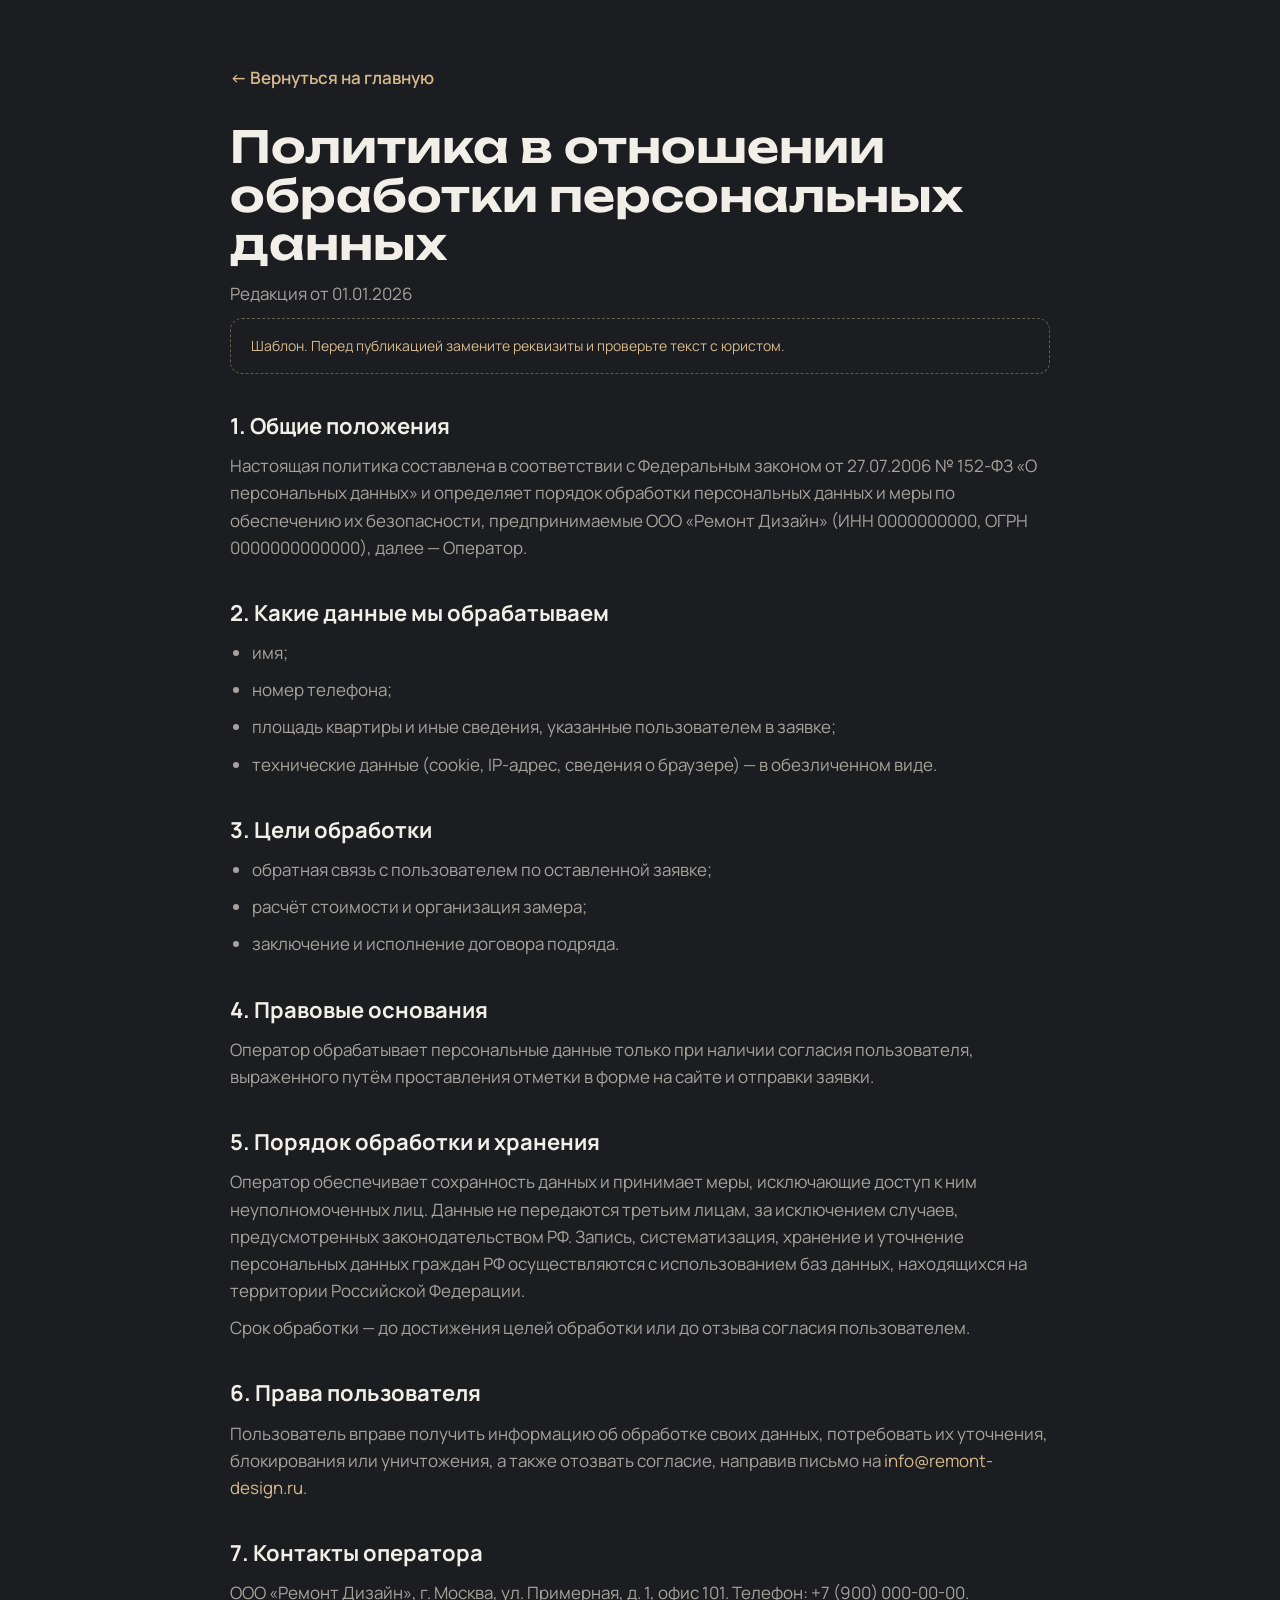
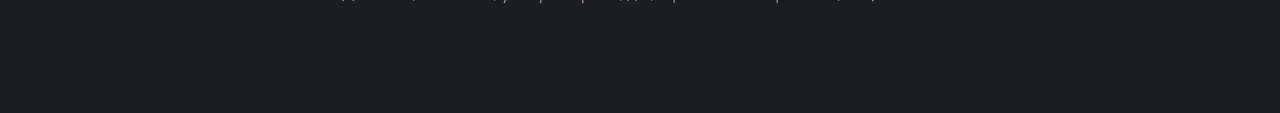
==== privacy.html @ 7c41ee1d "Add REMONT DESIGN renovation studio landing page Single-page responsive landing in Russian: dark gra" ====
<!DOCTYPE html>
<html lang="ru">
<head>
  <meta charset="UTF-8">
  <meta name="viewport" content="width=device-width, initial-scale=1.0">
  <title>Политика конфиденциальности — REMONT DESIGN</title>
  <meta name="robots" content="noindex">
  <link rel="preconnect" href="https://fonts.googleapis.com">
  <link rel="preconnect" href="https://fonts.gstatic.com" crossorigin>
  <link href="https://fonts.googleapis.com/css2?family=Manrope:wght@400;500;600;700;800&family=Unbounded:wght@500;600;700&display=swap" rel="stylesheet">
  <link rel="stylesheet" href="styles.css">
  <style>
    .policy { padding: 64px 0 96px; max-width: 820px; }
    .policy h1 { font-family: var(--font-display); font-size: clamp(28px, 4vw, 44px); font-weight: 600; margin-bottom: 12px; }
    .policy h2 { font-size: 22px; margin: 40px 0 14px; }
    .policy p, .policy li { color: var(--text-muted); margin-bottom: 10px; }
    .policy ul { list-style: disc; padding-left: 22px; }
    .policy .back { display: inline-block; margin-bottom: 32px; color: var(--accent); font-weight: 600; }
    .policy .back:hover { color: var(--accent-hover); }
    .policy .note { padding: 16px 20px; border: 1px dashed rgba(214,185,140,.4); border-radius: 12px; color: var(--accent); font-size: 14px; }
  </style>
</head>
<body>
  <main class="container policy">
    <a href="index.html" class="back">← Вернуться на главную</a>
    <h1>Политика в отношении обработки персональных данных</h1>
    <p>Редакция от 01.01.2026</p>
    <p class="note">Шаблон. Перед публикацией замените реквизиты и проверьте текст с юристом.</p>

    <h2>1. Общие положения</h2>
    <p>Настоящая политика составлена в соответствии с Федеральным законом от 27.07.2006 № 152-ФЗ «О персональных данных» и определяет порядок обработки персональных данных и меры по обеспечению их безопасности, предпринимаемые ООО «Ремонт Дизайн» (ИНН 0000000000, ОГРН 0000000000000), далее — Оператор.</p>

    <h2>2. Какие данные мы обрабатываем</h2>
    <ul>
      <li>имя;</li>
      <li>номер телефона;</li>
      <li>площадь квартиры и иные сведения, указанные пользователем в заявке;</li>
      <li>технические данные (cookie, IP-адрес, сведения о браузере) — в обезличенном виде.</li>
    </ul>

    <h2>3. Цели обработки</h2>
    <ul>
      <li>обратная связь с пользователем по оставленной заявке;</li>
      <li>расчёт стоимости и организация замера;</li>
      <li>заключение и исполнение договора подряда.</li>
    </ul>

    <h2>4. Правовые основания</h2>
    <p>Оператор обрабатывает персональные данные только при наличии согласия пользователя, выраженного путём проставления отметки в форме на сайте и отправки заявки.</p>

    <h2>5. Порядок обработки и хранения</h2>
    <p>Оператор обеспечивает сохранность данных и принимает меры, исключающие доступ к ним неуполномоченных лиц. Данные не передаются третьим лицам, за исключением случаев, предусмотренных законодательством РФ. Запись, систематизация, хранение и уточнение персональных данных граждан РФ осуществляются с использованием баз данных, находящихся на территории Российской Федерации.</p>
    <p>Срок обработки — до достижения целей обработки или до отзыва согласия пользователем.</p>

    <h2>6. Права пользователя</h2>
    <p>Пользователь вправе получить информацию об обработке своих данных, потребовать их уточнения, блокирования или уничтожения, а также отозвать согласие, направив письмо на <a class="accent" href="mailto:info@remont-design.ru">info@remont-design.ru</a>.</p>

    <h2>7. Контакты оператора</h2>
    <p>ООО «Ремонт Дизайн», г. Москва, ул. Примерная, д. 1, офис 101. Телефон: +7 (900) 000-00-00.</p>
  </main>
</body>
</html>
---- styles.css ----
/* =========================================================
   REMONT DESIGN — стили лендинга
   Палитра: тёмный графит + тёплый бежевый акцент
   ========================================================= */

:root {
  --bg: #1c1d20;
  --bg-alt: #232428;
  --surface: #2a2b30;
  --surface-2: #33343a;
  --line: rgba(255, 255, 255, 0.08);
  --line-strong: rgba(255, 255, 255, 0.16);

  --text: #f2eee8;
  --text-muted: #a7a39c;
  --text-dim: #7d7a74;

  --accent: #d6b98c;
  --accent-hover: #e4cba3;
  --accent-ink: #1c1d20;
  --accent-soft: rgba(214, 185, 140, 0.12);

  --error: #f08a7a;
  --success: #9fd3a5;

  --radius: 18px;
  --radius-sm: 12px;
  --container: 1240px;
  --header-h: 76px;

  --font: "Manrope", system-ui, -apple-system, "Segoe UI", Roboto, sans-serif;
  --font-display: "Unbounded", "Manrope", system-ui, sans-serif;

  --ease: cubic-bezier(0.22, 0.61, 0.36, 1);
  --t: 0.35s var(--ease);
}

*,
*::before,
*::after { box-sizing: border-box; }

html {
  scroll-behavior: smooth;
  scroll-padding-top: calc(var(--header-h) + 12px);
  -webkit-text-size-adjust: 100%;
}

body {
  margin: 0;
  background: var(--bg);
  color: var(--text);
  font-family: var(--font);
  font-size: 17px;
  line-height: 1.6;
  -webkit-font-smoothing: antialiased;
  overflow-x: hidden;
}

body.menu-open { overflow: hidden; }

img { max-width: 100%; display: block; }
a { color: inherit; text-decoration: none; }
h1, h2, h3, h4 { margin: 0; line-height: 1.1; font-weight: 700; }
p { margin: 0; }
ul, ol { margin: 0; padding: 0; list-style: none; }
button, input, textarea { font: inherit; color: inherit; }

:focus-visible {
  outline: 2px solid var(--accent);
  outline-offset: 3px;
  border-radius: 6px;
}

.container {
  width: 100%;
  max-width: var(--container);
  margin: 0 auto;
  padding: 0 24px;
}

.skip-link {
  position: absolute;
  left: 16px;
  top: -60px;
  z-index: 200;
  padding: 10px 16px;
  background: var(--accent);
  color: var(--accent-ink);
  border-radius: 8px;
  font-weight: 700;
  transition: top var(--t);
}
.skip-link:focus { top: 12px; }

.accent { color: var(--accent); }

.eyebrow {
  display: inline-flex;
  align-items: center;
  gap: 10px;
  margin-bottom: 18px;
  color: var(--accent);
  font-size: 13px;
  font-weight: 700;
  letter-spacing: 0.14em;
  text-transform: uppercase;
}
.eyebrow::before {
  content: "";
  width: 28px;
  height: 1px;
  background: currentColor;
}

/* ---------- Кнопки ---------- */
.btn {
  display: inline-flex;
  align-items: center;
  justify-content: center;
  gap: 10px;
  padding: 14px 26px;
  border: 1px solid transparent;
  border-radius: 999px;
  font-weight: 700;
  font-size: 16px;
  line-height: 1.2;
  cursor: pointer;
  white-space: nowrap;
  transition: background-color var(--t), color var(--t), border-color var(--t),
              transform var(--t), box-shadow var(--t);
}
.btn:hover { transform: translateY(-2px); }
.btn:active { transform: translateY(0); }

.btn--accent {
  background: var(--accent);
  color: var(--accent-ink);
}
.btn--accent:hover {
  background: var(--accent-hover);
  box-shadow: 0 12px 32px -10px rgba(214, 185, 140, 0.55);
}

.btn--ghost {
  border-color: var(--line-strong);
  color: var(--text);
}
.btn--ghost:hover {
  border-color: var(--accent);
  color: var(--accent);
}

.btn--lg { padding: 18px 32px; font-size: 17px; }
.btn--sm { padding: 11px 18px; font-size: 15px; }
.btn--block { width: 100%; }

/* ---------- Шапка ---------- */
.header {
  position: sticky;
  top: 0;
  z-index: 100;
  height: var(--header-h);
  background: rgba(28, 29, 32, 0.72);
  backdrop-filter: blur(14px);
  -webkit-backdrop-filter: blur(14px);
  border-bottom: 1px solid transparent;
  transition: background-color var(--t), border-color var(--t);
}
.header.is-scrolled {
  background: rgba(28, 29, 32, 0.92);
  border-bottom-color: var(--line);
}

.header__inner {
  height: 100%;
  display: flex;
  align-items: center;
  justify-content: space-between;
  gap: 20px;
}

.logo {
  display: inline-flex;
  align-items: center;
  gap: 12px;
  flex-shrink: 0;
}
.logo__mark {
  display: grid;
  place-items: center;
  width: 40px;
  height: 40px;
  border-radius: 10px;
  background: var(--accent);
  color: var(--accent-ink);
  font-family: var(--font-display);
  font-size: 14px;
  font-weight: 700;
  transition: transform var(--t);
}
.logo:hover .logo__mark { transform: rotate(-8deg); }
.logo__text {
  font-family: var(--font-display);
  font-size: 17px;
  font-weight: 600;
  letter-spacing: 0.02em;
}
.logo__text b { color: var(--accent); font-weight: 600; }

.nav__list {
  display: flex;
  gap: 24px;
}
.nav__list a {
  position: relative;
  color: var(--text-muted);
  font-size: 15px;
  font-weight: 600;
  transition: color var(--t);
}
.nav__list a::after {
  content: "";
  position: absolute;
  left: 0;
  bottom: -6px;
  width: 100%;
  height: 1px;
  background: var(--accent);
  transform: scaleX(0);
  transform-origin: right;
  transition: transform var(--t);
}
.nav__list a:hover,
.nav__list a.is-active { color: var(--text); }
.nav__list a:hover::after,
.nav__list a.is-active::after {
  transform: scaleX(1);
  transform-origin: left;
}
.nav__phone-mobile { display: none; }

.header__actions {
  display: flex;
  align-items: center;
  gap: 14px;
}
.header__phone {
  display: flex;
  flex-direction: column;
  align-items: flex-end;
  line-height: 1.25;
  transition: color var(--t);
}
.header__phone:hover { color: var(--accent); }
.header__phone-num { font-weight: 700; font-size: 16px; white-space: nowrap; }
.header__phone-hint { font-size: 12px; color: var(--text-dim); }

.burger {
  display: none;
  width: 44px;
  height: 44px;
  padding: 0;
  border: 1px solid var(--line-strong);
  border-radius: 12px;
  background: transparent;
  cursor: pointer;
  position: relative;
}
.burger span {
  position: absolute;
  left: 12px;
  right: 12px;
  height: 2px;
  background: var(--text);
  border-radius: 2px;
  transition: transform var(--t), opacity var(--t), top var(--t);
}
.burger span:nth-child(1) { top: 14px; }
.burger span:nth-child(2) { top: 20px; }
.burger span:nth-child(3) { top: 26px; }
.burger[aria-expanded="true"] span:nth-child(1) { top: 20px; transform: rotate(45deg); }
.burger[aria-expanded="true"] span:nth-child(2) { opacity: 0; }
.burger[aria-expanded="true"] span:nth-child(3) { top: 20px; transform: rotate(-45deg); }

/* ---------- Плейсхолдеры изображений ---------- */
.ph {
  position: relative;
  display: grid;
  place-items: center;
  margin: 0;
  overflow: hidden;
  background:
    repeating-linear-gradient(135deg, rgba(214, 185, 140, 0.05) 0 2px, transparent 2px 14px),
    linear-gradient(160deg, #3a3833 0%, #2b2a27 55%, #24252a 100%);
  border: 1px dashed rgba(214, 185, 140, 0.35);
  color: var(--text-muted);
}
.ph__label {
  position: relative;
  z-index: 1;
  display: flex;
  flex-direction: column;
  align-items: center;
  gap: 6px;
  max-width: 300px;
  padding: 16px;
  text-align: center;
  font-size: 13px;
  line-height: 1.45;
}
.ph__label b {
  color: var(--text);
  font-size: 15px;
}
.ph__icon {
  font-size: 26px;
  opacity: 0.85;
}

/* ---------- Первый экран ---------- */
.hero {
  position: relative;
  padding: 72px 0 110px;
  overflow: hidden;
}
.hero::before {
  content: "";
  position: absolute;
  top: -20%;
  right: -10%;
  width: 60vw;
  height: 60vw;
  max-width: 820px;
  max-height: 820px;
  background: radial-gradient(circle, rgba(214, 185, 140, 0.14), transparent 65%);
  pointer-events: none;
}

.hero__inner {
  position: relative;
  display: grid;
  grid-template-columns: 1.1fr 0.9fr;
  gap: 64px;
  align-items: center;
}

.hero__title {
  font-family: var(--font-display);
  font-size: clamp(38px, 5.6vw, 76px);
  font-weight: 600;
  line-height: 1.04;
  letter-spacing: -0.02em;
}

.hero__lead {
  max-width: 540px;
  margin-top: 28px;
  color: var(--text-muted);
  font-size: 19px;
}

.hero__actions {
  display: flex;
  flex-wrap: wrap;
  gap: 14px;
  margin-top: 40px;
}

.hero__facts {
  display: flex;
  flex-wrap: wrap;
  gap: 18px 44px;
  margin-top: 56px;
  padding-top: 32px;
  border-top: 1px solid var(--line);
}
.hero__facts li { display: flex; flex-direction: column; }
.hero__facts strong {
  font-family: var(--font-display);
  font-size: 30px;
  font-weight: 600;
  color: var(--accent);
}
.hero__facts span { color: var(--text-muted); font-size: 14px; }

.hero__media { position: relative; }
.ph--hero {
  aspect-ratio: 6 / 7;
  border-radius: 28px;
}
.hero__badge {
  position: absolute;
  left: -36px;
  bottom: 40px;
  display: flex;
  align-items: center;
  gap: 14px;
  padding: 18px 22px;
  background: var(--accent);
  color: var(--accent-ink);
  border-radius: var(--radius);
  font-size: 13px;
  font-weight: 700;
  line-height: 1.3;
  box-shadow: 0 20px 50px -20px rgba(0, 0, 0, 0.6);
  animation: float 6s ease-in-out infinite;
}
.hero__badge-num {
  font-family: var(--font-display);
  font-size: 44px;
  line-height: 1;
}

@keyframes float {
  0%, 100% { transform: translateY(0); }
  50% { transform: translateY(-10px); }
}

/* ---------- Секции ---------- */
.section { padding: 120px 0; }
.section--alt { background: var(--bg-alt); }

.section__head { margin-bottom: 56px; max-width: 760px; }
.section__head--row {
  display: flex;
  align-items: flex-end;
  justify-content: space-between;
  gap: 32px;
  max-width: none;
}
.section__title {
  font-family: var(--font-display);
  font-size: clamp(30px, 4vw, 52px);
  font-weight: 600;
  letter-spacing: -0.015em;
}
.section__note {
  max-width: 380px;
  margin-top: 16px;
  color: var(--text-muted);
}

/* ---------- Услуги ---------- */
.services {
  display: grid;
  grid-template-columns: repeat(4, 1fr);
  gap: 20px;
}
.service {
  display: flex;
  flex-direction: column;
  background: var(--surface);
  border: 1px solid var(--line);
  border-radius: var(--radius);
  overflow: hidden;
  transition: transform var(--t), border-color var(--t), box-shadow var(--t);
}
.service:hover {
  transform: translateY(-6px);
  border-color: rgba(214, 185, 140, 0.45);
  box-shadow: 0 24px 50px -24px rgba(0, 0, 0, 0.7);
}
.ph--card {
  aspect-ratio: 4 / 3;
  border: 0;
  border-bottom: 1px dashed rgba(214, 185, 140, 0.3);
}
.service .ph { transition: filter var(--t); }
.service:hover .ph { filter: brightness(1.15); }
.service__body {
  display: flex;
  flex-direction: column;
  flex: 1;
  padding: 26px 24px 24px;
}
.service__num {
  color: var(--accent);
  font-family: var(--font-display);
  font-size: 13px;
  margin-bottom: 10px;
}
.service h3 { font-size: 24px; margin-bottom: 12px; }
.service p { color: var(--text-muted); font-size: 15px; }
.service__meta {
  display: flex;
  flex-wrap: wrap;
  gap: 8px;
  margin-top: auto;
  padding-top: 20px;
}
.service__meta span {
  padding: 6px 12px;
  border-radius: 999px;
  background: var(--accent-soft);
  color: var(--accent) !important;
  font-size: 13px;
  font-weight: 700;
}

/* ---------- Этапы ---------- */
.steps {
  display: grid;
  grid-template-columns: repeat(5, 1fr);
  gap: 20px;
  counter-reset: step;
  position: relative;
}
.steps::before {
  content: "";
  position: absolute;
  top: 32px;
  left: 32px;
  right: 32px;
  height: 1px;
  background: linear-gradient(90deg, var(--accent), rgba(214, 185, 140, 0.1));
}
.step {
  position: relative;
  display: flex;
  flex-direction: column;
}
.step__num {
  position: relative;
  display: grid;
  place-items: center;
  width: 64px;
  height: 64px;
  margin-bottom: 26px;
  border-radius: 50%;
  background: var(--bg-alt);
  border: 1px solid var(--accent);
  color: var(--accent);
  font-family: var(--font-display);
  font-size: 22px;
  transition: background-color var(--t), color var(--t), transform var(--t);
}
.step:hover .step__num {
  background: var(--accent);
  color: var(--accent-ink);
  transform: scale(1.08);
}
.step h3 { font-size: 21px; margin-bottom: 10px; }
.step p { color: var(--text-muted); font-size: 15px; }
.step__time {
  margin-top: 14px;
  color: var(--accent);
  font-size: 13px;
  font-weight: 700;
  letter-spacing: 0.04em;
  text-transform: uppercase;
}

/* ---------- Портфолио ---------- */
.portfolio {
  display: grid;
  grid-template-columns: repeat(3, 1fr);
  gap: 20px;
}
.project {
  position: relative;
  border-radius: var(--radius);
  overflow: hidden;
  min-height: 320px;
}
.project--wide { grid-column: span 2; }
.ph--project {
  position: absolute;
  inset: 0;
  border-radius: var(--radius);
  transition: transform 0.7s var(--ease);
}
.ph--project .ph__label { transform: translateY(-24px); }
.project:hover .ph--project { transform: scale(1.04); }
.project__info {
  position: absolute;
  left: 0;
  right: 0;
  bottom: 0;
  padding: 60px 24px 22px;
  background: linear-gradient(transparent, rgba(20, 20, 22, 0.92));
  transition: padding-bottom var(--t);
}
.project:hover .project__info { padding-bottom: 30px; }
.project__info h3 { font-size: 20px; }
.project__info p { margin-top: 4px; color: var(--accent); font-size: 14px; font-weight: 600; }

/* ---------- Почему мы ---------- */
.why {
  display: grid;
  grid-template-columns: repeat(4, 1fr);
  gap: 20px;
}
.why__item {
  padding: 36px 28px;
  background: var(--surface);
  border: 1px solid var(--line);
  border-radius: var(--radius);
  transition: transform var(--t), border-color var(--t), background-color var(--t);
}
.why__item:hover {
  transform: translateY(-6px);
  border-color: rgba(214, 185, 140, 0.45);
  background: var(--surface-2);
}
.why__icon {
  display: grid;
  place-items: center;
  width: 60px;
  height: 60px;
  margin-bottom: 28px;
  border-radius: 16px;
  background: var(--accent-soft);
  color: var(--accent);
  transition: background-color var(--t), color var(--t);
}
.why__icon svg { width: 28px; height: 28px; }
.why__item:hover .why__icon { background: var(--accent); color: var(--accent-ink); }
.why__item h3 { font-size: 21px; margin-bottom: 12px; line-height: 1.25; }
.why__item p { color: var(--text-muted); font-size: 15px; }

/* ---------- Калькулятор ---------- */
.calc {
  display: grid;
  grid-template-columns: 1.25fr 1fr;
  background: var(--surface);
  border: 1px solid var(--line);
  border-radius: 28px;
  overflow: hidden;
}
.calc__form { padding: 56px; }
.calc__form .section__title { margin-bottom: 44px; }

.calc__field {
  margin: 0 0 36px;
  padding: 0;
  border: 0;
}
.calc__field:last-child { margin-bottom: 0; }
.calc__field legend,
.calc__label-row label {
  display: block;
  margin-bottom: 16px;
  font-weight: 700;
  font-size: 17px;
}
.calc__label-row {
  display: flex;
  justify-content: space-between;
  align-items: baseline;
}
.calc__area-out {
  font-family: var(--font-display);
  font-size: 28px;
  color: var(--accent);
}
.calc__range-hint {
  display: flex;
  justify-content: space-between;
  margin-top: 10px;
  color: var(--text-dim);
  font-size: 13px;
}

.range {
  --fill: 17%;
  width: 100%;
  height: 6px;
  margin: 0;
  border-radius: 6px;
  background: linear-gradient(90deg, var(--accent) var(--fill), var(--surface-2) var(--fill));
  appearance: none;
  -webkit-appearance: none;
  cursor: pointer;
}
.range::-webkit-slider-thumb {
  -webkit-appearance: none;
  width: 26px;
  height: 26px;
  border-radius: 50%;
  background: var(--accent);
  border: 5px solid var(--bg);
  box-shadow: 0 0 0 1px var(--accent);
  transition: transform var(--t);
}
.range::-webkit-slider-thumb:hover { transform: scale(1.15); }
.range::-moz-range-thumb {
  width: 16px;
  height: 16px;
  border-radius: 50%;
  background: var(--accent);
  border: 5px solid var(--bg);
  box-shadow: 0 0 0 1px var(--accent);
}

.calc__types {
  display: grid;
  grid-template-columns: repeat(2, 1fr);
  gap: 12px;
}
.chip { position: relative; cursor: pointer; }
.chip input {
  position: absolute;
  opacity: 0;
  pointer-events: none;
}
.chip span {
  display: block;
  padding: 16px 18px;
  border: 1px solid var(--line-strong);
  border-radius: var(--radius-sm);
  font-weight: 600;
  text-align: center;
  transition: border-color var(--t), background-color var(--t), color var(--t);
}
.chip:hover span { border-color: var(--accent); }
.chip input:checked + span {
  background: var(--accent);
  border-color: var(--accent);
  color: var(--accent-ink);
}
.chip input:focus-visible + span {
  outline: 2px solid var(--accent);
  outline-offset: 3px;
}

.calc__result {
  display: flex;
  flex-direction: column;
  justify-content: center;
  padding: 56px;
  background:
    radial-gradient(circle at 100% 0%, rgba(214, 185, 140, 0.18), transparent 55%),
    var(--surface-2);
  border-left: 1px solid var(--line);
}
.calc__result-label { color: var(--text-muted); font-weight: 600; }
.calc__price {
  margin: 10px 0 8px;
  font-family: var(--font-display);
  font-size: clamp(36px, 4.4vw, 56px);
  font-weight: 600;
  color: var(--accent);
  line-height: 1.1;
  font-variant-numeric: tabular-nums;
}
.calc__per { color: var(--text); font-weight: 600; }
.calc__note {
  margin: 24px 0 32px;
  color: var(--text-dim);
  font-size: 13px;
}

/* ---------- Отзывы ---------- */
.reviews {
  display: grid;
  grid-template-columns: repeat(3, 1fr);
  gap: 20px;
}
.review {
  display: flex;
  flex-direction: column;
  padding: 36px 32px;
  background: var(--surface);
  border: 1px solid var(--line);
  border-radius: var(--radius);
  transition: transform var(--t), border-color var(--t);
}
.review:hover {
  transform: translateY(-6px);
  border-color: rgba(214, 185, 140, 0.45);
}
.review__stars {
  color: var(--accent);
  font-size: 18px;
  letter-spacing: 3px;
}
.review blockquote {
  flex: 1;
  margin: 20px 0 28px;
  font-size: 16px;
  line-height: 1.65;
}
.review__author {
  display: flex;
  align-items: center;
  gap: 14px;
  padding-top: 22px;
  border-top: 1px solid var(--line);
}
.review__avatar {
  display: grid;
  place-items: center;
  flex-shrink: 0;
  width: 50px;
  height: 50px;
  border-radius: 50%;
  background: var(--accent-soft);
  border: 1px dashed rgba(214, 185, 140, 0.5);
  color: var(--accent);
  font-weight: 700;
  font-size: 15px;
}
.review__author b { display: block; font-size: 16px; }
.review__author span { color: var(--text-muted); font-size: 14px; }

/* ---------- FAQ ---------- */
.faq-wrap {
  display: grid;
  grid-template-columns: 0.8fr 1.2fr;
  gap: 64px;
  align-items: start;
}
.faq-wrap .section__head { margin-bottom: 0; position: sticky; top: calc(var(--header-h) + 32px); }

.faq { border-top: 1px solid var(--line); }
.faq__item { border-bottom: 1px solid var(--line); }
.faq__item summary {
  position: relative;
  display: block;
  padding: 28px 56px 28px 0;
  font-size: 20px;
  font-weight: 700;
  cursor: pointer;
  list-style: none;
  transition: color var(--t);
}
.faq__item summary::-webkit-details-marker { display: none; }
.faq__item summary:hover { color: var(--accent); }
.faq__item summary::before,
.faq__item summary::after {
  content: "";
  position: absolute;
  right: 12px;
  top: 50%;
  width: 18px;
  height: 2px;
  background: var(--accent);
  transition: transform var(--t);
}
.faq__item summary::after { transform: rotate(90deg); }
.faq__item[open] summary::after { transform: rotate(0deg); }
.faq__body {
  padding: 0 56px 28px 0;
  color: var(--text-muted);
  animation: faq-in 0.4s var(--ease);
}
@keyframes faq-in {
  from { opacity: 0; transform: translateY(-6px); }
  to { opacity: 1; transform: none; }
}

/* ---------- Заявка ---------- */
.section--lead {
  background:
    radial-gradient(ellipse at 0% 100%, rgba(214, 185, 140, 0.12), transparent 55%),
    var(--bg-alt);
}
.lead {
  display: grid;
  grid-template-columns: 1fr 1fr;
  gap: 72px;
  align-items: center;
}
.lead__text > p:not(.eyebrow) {
  margin-top: 22px;
  color: var(--text-muted);
  font-size: 18px;
}
.lead__perks {
  display: grid;
  gap: 14px;
  margin-top: 32px;
}
.lead__perks li {
  display: flex;
  align-items: center;
  gap: 14px;
  font-weight: 600;
}
.lead__perks li::before {
  content: "";
  flex-shrink: 0;
  width: 24px;
  height: 24px;
  border-radius: 50%;
  background: var(--accent-soft) url("data:image/svg+xml,%3Csvg xmlns='http://www.w3.org/2000/svg' viewBox='0 0 24 24' fill='none' stroke='%23d6b98c' stroke-width='3' stroke-linecap='round' stroke-linejoin='round'%3E%3Cpath d='m6 12 4 4 8-8'/%3E%3C/svg%3E") center / 14px no-repeat;
}

.form {
  display: grid;
  gap: 18px;
  padding: 44px;
  background: var(--surface);
  border: 1px solid var(--line);
  border-radius: 28px;
}
.form__field { display: grid; gap: 8px; }
.form__field label { font-size: 14px; font-weight: 700; color: var(--text-muted); }
.form input[type="text"],
.form input[type="tel"],
.form input[type="number"] {
  width: 100%;
  padding: 16px 18px;
  background: var(--bg);
  border: 1px solid var(--line-strong);
  border-radius: var(--radius-sm);
  font-size: 17px;
  transition: border-color var(--t), box-shadow var(--t);
  -moz-appearance: textfield;
}
.form input::-webkit-outer-spin-button,
.form input::-webkit-inner-spin-button { -webkit-appearance: none; margin: 0; }
.form input::placeholder { color: var(--text-dim); }
.form input:hover { border-color: rgba(214, 185, 140, 0.5); }
.form input:focus {
  outline: none;
  border-color: var(--accent);
  box-shadow: 0 0 0 4px var(--accent-soft);
}
.form input.is-invalid { border-color: var(--error); }
.form__error {
  min-height: 0;
  color: var(--error);
  font-size: 13px;
}
.form__error:empty { display: none; }

.checkbox {
  display: flex;
  gap: 12px;
  align-items: flex-start;
  margin-top: 4px;
  cursor: pointer;
  font-size: 13px;
  line-height: 1.5;
  color: var(--text-muted);
}
.checkbox input {
  position: absolute;
  opacity: 0;
  width: 1px;
  height: 1px;
}
.checkbox__box {
  flex-shrink: 0;
  width: 22px;
  height: 22px;
  margin-top: 1px;
  border: 1px solid var(--line-strong);
  border-radius: 6px;
  background: var(--bg);
  transition: background-color var(--t), border-color var(--t);
}
.checkbox:hover .checkbox__box { border-color: var(--accent); }
.checkbox input:checked + .checkbox__box {
  background: var(--accent) url("data:image/svg+xml,%3Csvg xmlns='http://www.w3.org/2000/svg' viewBox='0 0 24 24' fill='none' stroke='%231c1d20' stroke-width='3.5' stroke-linecap='round' stroke-linejoin='round'%3E%3Cpath d='m6 12 4 4 8-8'/%3E%3C/svg%3E") center / 14px no-repeat;
  border-color: var(--accent);
}
.checkbox input:focus-visible + .checkbox__box {
  outline: 2px solid var(--accent);
  outline-offset: 3px;
}
.checkbox input.is-invalid + .checkbox__box { border-color: var(--error); }
.checkbox a {
  color: var(--accent);
  text-decoration: underline;
  text-underline-offset: 3px;
  transition: color var(--t);
}
.checkbox a:hover { color: var(--accent-hover); }

.form__status {
  font-size: 15px;
  font-weight: 600;
  text-align: center;
}
.form__status:empty { display: none; }
.form__status.is-success { color: var(--success); }
.form__status.is-error { color: var(--error); }

/* ---------- Подвал ---------- */
.footer {
  padding: 80px 0 32px;
  background: #151618;
  border-top: 1px solid var(--line);
}
.footer__grid {
  display: grid;
  grid-template-columns: 1.4fr 1fr 1.2fr 1fr;
  gap: 40px;
}
.footer__brand p {
  max-width: 280px;
  margin-top: 18px;
  color: var(--text-muted);
  font-size: 15px;
}
.footer__col {
  display: flex;
  flex-direction: column;
  gap: 8px;
  font-size: 15px;
  color: var(--text-muted);
}
.footer__col h4 {
  margin-bottom: 8px;
  color: var(--text);
  font-size: 13px;
  font-weight: 700;
  letter-spacing: 0.12em;
  text-transform: uppercase;
}
.footer__col a { transition: color var(--t); }
.footer__col a:hover { color: var(--accent); }
.footer__col address { font-style: normal; }
.footer__phone {
  color: var(--text);
  font-size: 20px;
  font-weight: 700;
}

.messengers { display: flex; flex-direction: column; gap: 10px; }
.messenger {
  display: inline-flex;
  align-items: center;
  gap: 10px;
  width: fit-content;
  padding: 10px 18px;
  border: 1px solid var(--line-strong);
  border-radius: 999px;
  color: var(--text);
  font-weight: 600;
  transition: border-color var(--t), background-color var(--t), color var(--t), transform var(--t);
}
.messenger:hover { transform: translateY(-2px); }
.footer__col .messenger--wa:hover { background: #25d366; border-color: #25d366; color: #fff; }
.footer__col .messenger--tg:hover { background: #2aabee; border-color: #2aabee; color: #fff; }

.footer__bottom {
  display: flex;
  flex-wrap: wrap;
  justify-content: space-between;
  gap: 12px;
  margin-top: 64px;
  padding-top: 28px;
  border-top: 1px solid var(--line);
  color: var(--text-dim);
  font-size: 13px;
}
.footer__bottom a { transition: color var(--t); }
.footer__bottom a:hover { color: var(--accent); }

/* ---------- Анимация появления ---------- */
.reveal {
  opacity: 0;
  transform: translateY(28px);
  transition: opacity 0.8s var(--ease), transform 0.8s var(--ease);
}
.reveal.is-visible { opacity: 1; transform: none; }
.no-js .reveal { opacity: 1; transform: none; }

/* =========================================================
   Адаптив
   ========================================================= */
@media (max-width: 1480px) {
  .header__phone-hint { display: none; }
}

@media (max-width: 1320px) {
  .header__phone { display: none; }
}

@media (max-width: 1180px) {
  .services,
  .why { grid-template-columns: repeat(2, 1fr); }
  .steps { grid-template-columns: repeat(3, 1fr); row-gap: 48px; }
  .steps::before { display: none; }
  .footer__grid { grid-template-columns: 1fr 1fr; }
}

@media (max-width: 1024px) {
  :root { --header-h: 68px; }

  .burger { display: block; }
  .header__phone { display: none; }

  .nav {
    position: fixed;
    top: var(--header-h);
    left: 0;
    right: 0;
    bottom: 0;
    display: flex;
    flex-direction: column;
    gap: 32px;
    padding: 32px 24px;
    background: var(--bg);
    opacity: 0;
    visibility: hidden;
    transform: translateY(-12px);
    transition: opacity var(--t), transform var(--t), visibility var(--t);
    overflow-y: auto;
  }
  .nav.is-open { opacity: 1; visibility: visible; transform: none; }
  .nav__list { flex-direction: column; gap: 0; }
  .nav__list a {
    display: block;
    padding: 18px 0;
    border-bottom: 1px solid var(--line);
    font-family: var(--font-display);
    font-size: 24px;
    font-weight: 500;
    color: var(--text);
  }
  .nav__list a::after { display: none; }
  .nav__phone-mobile {
    display: block;
    color: var(--accent);
    font-size: 22px;
    font-weight: 700;
  }

  .hero { padding: 48px 0 80px; }
  .hero__inner { grid-template-columns: 1fr; gap: 56px; }
  .ph--hero { aspect-ratio: 4 / 3; }
  .hero__badge { left: 16px; bottom: 16px; }

  .section { padding: 88px 0; }
  .portfolio { grid-template-columns: repeat(2, 1fr); }
  .project--wide { grid-column: auto; }

  .calc { grid-template-columns: 1fr; }
  .calc__result { border-left: 0; border-top: 1px solid var(--line); }

  .reviews { grid-template-columns: 1fr; max-width: 680px; }

  .faq-wrap { grid-template-columns: 1fr; gap: 40px; }
  .faq-wrap .section__head { position: static; }

  .lead { grid-template-columns: 1fr; gap: 48px; }
}

@media (max-width: 640px) {
  body { font-size: 16px; }
  .container { padding: 0 16px; }

  .logo__text { font-size: 15px; }
  .logo__mark { width: 36px; height: 36px; font-size: 12px; }
  .header__call span { display: none; }
  .header__call { width: 44px; height: 44px; padding: 0; }
  .header__actions { gap: 10px; }

  .hero__lead { font-size: 17px; }
  .hero__actions .btn { width: 100%; }
  .hero__facts { gap: 20px 28px; }
  .hero__facts strong { font-size: 24px; }
  .hero__badge { padding: 14px 16px; }
  .ph--hero .ph__label { transform: translateY(-36px); }
  .hero__badge-num { font-size: 34px; }

  .section { padding: 72px 0; }
  .section__head { margin-bottom: 40px; }
  .section__head--row { flex-direction: column; align-items: flex-start; gap: 0; }

  .services,
  .why,
  .steps,
  .portfolio { grid-template-columns: 1fr; }
  .project { min-height: 260px; }

  .steps { row-gap: 36px; }
  .step { padding-left: 84px; min-height: 64px; }
  .step__num { position: absolute; left: 0; top: 0; margin: 0; }

  .calc { border-radius: 22px; }
  .calc__form,
  .calc__result { padding: 32px 20px; }
  .calc__types { grid-template-columns: 1fr 1fr; gap: 8px; }
  .chip span { padding: 14px 8px; font-size: 14px; }

  .review { padding: 28px 22px; }

  .faq__item summary { font-size: 17px; padding: 22px 44px 22px 0; }
  .faq__body { padding-right: 0; }

  .form { padding: 28px 20px; border-radius: 22px; }

  .footer { padding-top: 56px; }
  .footer__grid { grid-template-columns: 1fr; gap: 32px; }
  .footer__bottom { flex-direction: column; margin-top: 40px; }
}

@media (prefers-reduced-motion: reduce) {
  html { scroll-behavior: auto; }
  *,
  *::before,
  *::after {
    animation-duration: 0.01ms !important;
    animation-iteration-count: 1 !important;
    transition-duration: 0.01ms !important;
  }
  .reveal { opacity: 1; transform: none; }
}
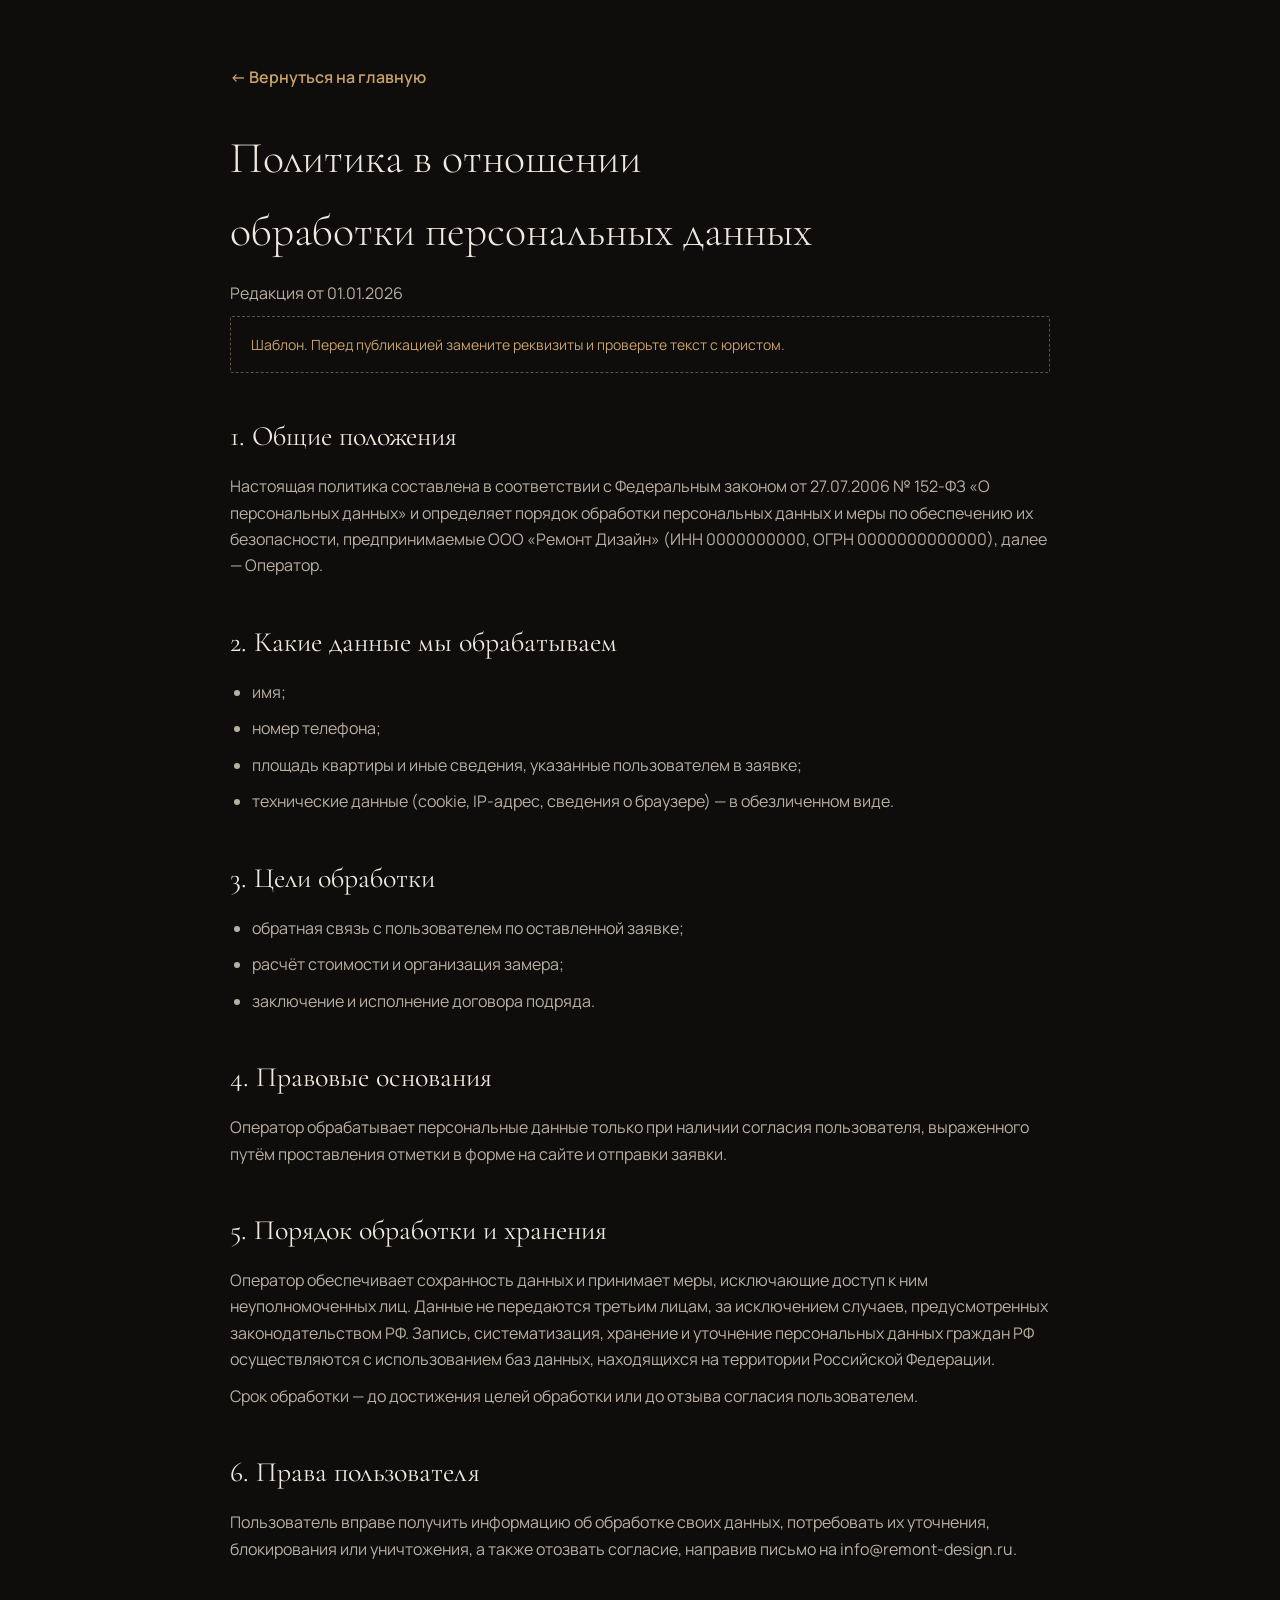
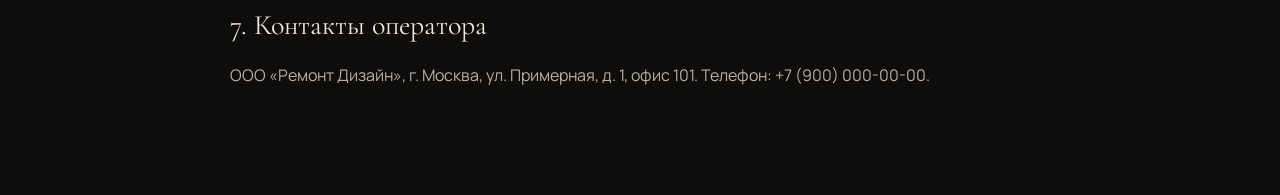
==== commit c40e857b: "Apply design system to the landing page Black and gold palette, Cormorant Garamond headings with an " ====
--- a/privacy.html
+++ b/privacy.html
@@ -7,17 +7,17 @@
   <meta name="robots" content="noindex">
   <link rel="preconnect" href="https://fonts.googleapis.com">
   <link rel="preconnect" href="https://fonts.gstatic.com" crossorigin>
-  <link href="https://fonts.googleapis.com/css2?family=Manrope:wght@400;500;600;700;800&family=Unbounded:wght@500;600;700&display=swap" rel="stylesheet">
+  <link href="https://fonts.googleapis.com/css2?family=Cormorant+Garamond:ital,wght@0,300;0,400;0,500;1,300;1,400&family=Manrope:wght@400;500;600&display=swap" rel="stylesheet">
   <link rel="stylesheet" href="styles.css">
   <style>
     .policy { padding: 64px 0 96px; max-width: 820px; }
-    .policy h1 { font-family: var(--font-display); font-size: clamp(28px, 4vw, 44px); font-weight: 600; margin-bottom: 12px; }
-    .policy h2 { font-size: 22px; margin: 40px 0 14px; }
-    .policy p, .policy li { color: var(--text-muted); margin-bottom: 10px; }
+    .policy h1 { font-family: var(--font-display); font-size: clamp(28px, 4vw, 44px); font-weight: 300; margin-bottom: 12px; }
+    .policy h2 { font-family: var(--font-display); font-size: 28px; font-weight: 400; margin: 40px 0 14px; }
+    .policy p, .policy li { color: var(--sand-300); margin-bottom: 10px; }
     .policy ul { list-style: disc; padding-left: 22px; }
-    .policy .back { display: inline-block; margin-bottom: 32px; color: var(--accent); font-weight: 600; }
-    .policy .back:hover { color: var(--accent-hover); }
-    .policy .note { padding: 16px 20px; border: 1px dashed rgba(214,185,140,.4); border-radius: 12px; color: var(--accent); font-size: 14px; }
+    .policy .back { display: inline-block; margin-bottom: 32px; color: var(--gold-500); font-weight: 600; }
+    .policy .back:hover { color: var(--gold-400); }
+    .policy .note { padding: 16px 20px; border: 1px dashed rgba(214,185,140,.4); border-radius: 2px; color: var(--gold-500); font-size: 14px; }
   </style>
 </head>
 <body>
--- a/styles.css
+++ b/styles.css
@@ -1,81 +1,134 @@
 /* =========================================================
    REMONT DESIGN — стили лендинга
-   Палитра: тёмный графит + тёплый бежевый акцент
+   Построены на токенах из DESIGN-SYSTEM.md
+   Layout: асимметричный первый экран (текст 5 кол. / фото 7 кол. под край),
+   ряды «иконка + текст» на волосяных линиях, компактный ритм секций
    ========================================================= */
 
 :root {
-  --bg: #1c1d20;
-  --bg-alt: #232428;
-  --surface: #2a2b30;
-  --surface-2: #33343a;
-  --line: rgba(255, 255, 255, 0.08);
-  --line-strong: rgba(255, 255, 255, 0.16);
-
-  --text: #f2eee8;
-  --text-muted: #a7a39c;
-  --text-dim: #7d7a74;
-
-  --accent: #d6b98c;
-  --accent-hover: #e4cba3;
-  --accent-ink: #1c1d20;
-  --accent-soft: rgba(214, 185, 140, 0.12);
-
-  --error: #f08a7a;
-  --success: #9fd3a5;
-
-  --radius: 18px;
-  --radius-sm: 12px;
+  color-scheme: dark;
+
+  /* Цвет */
+  --ink-900: #0E0D0C;
+  --ink-800: #151413;
+  --ink-700: #1D1B19;
+  --ink-600: #2A2724;
+  --line: rgba(201, 162, 104, 0.18);
+  --line-strong: rgba(201, 162, 104, 0.45);
+  --gold-400: #DDBD8A;
+  --gold-500: #C9A268;
+  --gold-600: #A8834D;
+  --sand-100: #EFE8DE;
+  --sand-300: #B9AFA2;
+  --sand-500: #7E766C;
+  --error: #E08A76;
+  --success: #9CC6A0;
+
+  /* Шрифты */
+  --font-display: "Cormorant Garamond", "Cormorant", Georgia, "Times New Roman", serif;
+  --font-body: "Manrope", system-ui, -apple-system, "Segoe UI", Roboto, sans-serif;
+
+  /* Шкала */
+  --fs-display: clamp(48px, 7vw, 88px);
+  --fs-h1: clamp(40px, 5vw, 64px);
+  --fs-h2: clamp(34px, 3.8vw, 48px);
+  --fs-h3: clamp(24px, 2.2vw, 28px);
+  --fs-number: clamp(36px, 3.4vw, 44px);
+  --fs-body-lg: 18px;
+  --fs-body: 16px;
+  --fs-small: 14px;
+  --fs-label: 13px;
+  --fs-eyebrow: 12px;
+  --tracking-label: 0.12em;
+  --tracking-eyebrow: 0.2em;
+
+  /* Отступы */
+  --space-1: 4px;
+  --space-2: 8px;
+  --space-3: 12px;
+  --space-4: 16px;
+  --space-5: 24px;
+  --space-6: 32px;
+  --space-7: 48px;
+  --space-8: 64px;
+  --space-9: 96px;
+
+  /* Сетка */
   --container: 1240px;
-  --header-h: 76px;
-
-  --font: "Manrope", system-ui, -apple-system, "Segoe UI", Roboto, sans-serif;
-  --font-display: "Unbounded", "Manrope", system-ui, sans-serif;
-
+  --pad-x: 40px;
+  --gutter: 24px;
+  --section-y: clamp(56px, 8vw, 96px);
+  --header-h: 80px;
+
+  /* Форма */
+  --radius: 2px;
+  --radius-pill: 999px;
+  --hairline: 1px solid var(--line);
+
+  /* Движение */
   --ease: cubic-bezier(0.22, 0.61, 0.36, 1);
-  --t: 0.35s var(--ease);
-}
-
+  --t-fast: 300ms var(--ease);
+  --t-slow: 600ms var(--ease);
+}
+
+/* ---------- База ---------- */
 *,
 *::before,
 *::after { box-sizing: border-box; }
 
 html {
   scroll-behavior: smooth;
-  scroll-padding-top: calc(var(--header-h) + 12px);
+  scroll-padding-top: calc(var(--header-h) + 8px);
   -webkit-text-size-adjust: 100%;
 }
 
 body {
   margin: 0;
-  background: var(--bg);
-  color: var(--text);
-  font-family: var(--font);
-  font-size: 17px;
-  line-height: 1.6;
+  background: var(--ink-900);
+  color: var(--sand-100);
+  font-family: var(--font-body);
+  font-size: var(--fs-body);
+  line-height: 1.65;
   -webkit-font-smoothing: antialiased;
   overflow-x: hidden;
 }
-
 body.menu-open { overflow: hidden; }
 
 img { max-width: 100%; display: block; }
 a { color: inherit; text-decoration: none; }
-h1, h2, h3, h4 { margin: 0; line-height: 1.1; font-weight: 700; }
-p { margin: 0; }
+h1, h2, h3, h4 { margin: 0; font-weight: 400; text-wrap: balance; }
+
+/* У Cormorant по умолчанию старостильные цифры — включаем выровненные */
+.hero__title, .section__title, .hero__facts strong, .step__num, .service__price,
+.calc__area-out, .calc__price, .review blockquote, .faq__item summary, .logo__mark {
+  font-variant-numeric: lining-nums;
+}
+p, figure, blockquote, dl, dd { margin: 0; }
 ul, ol { margin: 0; padding: 0; list-style: none; }
-button, input, textarea { font: inherit; color: inherit; }
+button, input { font: inherit; color: inherit; }
+em { font-style: italic; }
 
 :focus-visible {
-  outline: 2px solid var(--accent);
-  outline-offset: 3px;
-  border-radius: 6px;
+  outline: 1px solid var(--gold-500);
+  outline-offset: 4px;
 }
 
 .container {
   width: 100%;
   max-width: var(--container);
   margin: 0 auto;
-  padding: 0 24px;
+  padding-inline: var(--pad-x);
+}
+
+.icon {
+  width: 20px;
+  height: 20px;
+  flex-shrink: 0;
+  fill: none;
+  stroke: currentColor;
+  stroke-width: 1.25;
+  stroke-linecap: round;
+  stroke-linejoin: round;
 }
 
 .skip-link {
@@ -84,32 +137,40 @@
   top: -60px;
   z-index: 200;
   padding: 10px 16px;
-  background: var(--accent);
-  color: var(--accent-ink);
-  border-radius: 8px;
-  font-weight: 700;
-  transition: top var(--t);
+  background: var(--gold-500);
+  color: var(--ink-900);
+  font-weight: 600;
+  transition: top var(--t-fast);
 }
 .skip-link:focus { top: 12px; }
 
-.accent { color: var(--accent); }
-
+/* ---------- Типографика ---------- */
 .eyebrow {
-  display: inline-flex;
-  align-items: center;
-  gap: 10px;
-  margin-bottom: 18px;
-  color: var(--accent);
-  font-size: 13px;
-  font-weight: 700;
-  letter-spacing: 0.14em;
-  text-transform: uppercase;
-}
-.eyebrow::before {
-  content: "";
-  width: 28px;
+  margin-bottom: var(--space-4);
+  color: var(--gold-500);
+  font-size: var(--fs-eyebrow);
+  font-weight: 600;
+  letter-spacing: var(--tracking-eyebrow);
+  text-transform: uppercase;
+}
+
+.section__title {
+  font-family: var(--font-display);
+  font-size: var(--fs-h2);
+  font-weight: 400;
+  line-height: 1.1;
+}
+.section__title em,
+.hero__title em {
+  color: var(--gold-500);
+  font-weight: 300;
+}
+
+.stroke {
+  display: block;
+  width: 56px;
   height: 1px;
-  background: currentColor;
+  background: var(--gold-500);
 }
 
 /* ---------- Кнопки ---------- */
@@ -117,57 +178,93 @@
   display: inline-flex;
   align-items: center;
   justify-content: center;
-  gap: 10px;
-  padding: 14px 26px;
+  gap: var(--space-3);
+  height: 52px;
+  padding-inline: 28px;
   border: 1px solid transparent;
-  border-radius: 999px;
-  font-weight: 700;
-  font-size: 16px;
-  line-height: 1.2;
+  border-radius: var(--radius);
+  font-size: var(--fs-label);
+  font-weight: 600;
+  letter-spacing: var(--tracking-label);
+  text-transform: uppercase;
+  white-space: nowrap;
   cursor: pointer;
-  white-space: nowrap;
-  transition: background-color var(--t), color var(--t), border-color var(--t),
-              transform var(--t), box-shadow var(--t);
-}
-.btn:hover { transform: translateY(-2px); }
-.btn:active { transform: translateY(0); }
-
-.btn--accent {
-  background: var(--accent);
-  color: var(--accent-ink);
-}
-.btn--accent:hover {
-  background: var(--accent-hover);
-  box-shadow: 0 12px 32px -10px rgba(214, 185, 140, 0.55);
-}
-
-.btn--ghost {
+  transition: background-color var(--t-fast), color var(--t-fast), border-color var(--t-fast);
+}
+.btn .icon { transition: transform var(--t-fast); }
+.btn:hover .icon { transform: translateX(4px); }
+
+.btn--primary { background: var(--gold-500); color: var(--ink-900); }
+.btn--primary:hover { background: var(--gold-400); }
+.btn--primary:active { background: var(--gold-600); }
+
+.btn--outline { border-color: var(--line-strong); color: var(--sand-100); }
+.btn--outline:hover { border-color: var(--gold-500); color: var(--gold-500); }
+
+.btn--pill {
+  height: 44px;
+  padding-inline: 22px;
   border-color: var(--line-strong);
-  color: var(--text);
-}
-.btn--ghost:hover {
-  border-color: var(--accent);
-  color: var(--accent);
-}
-
-.btn--lg { padding: 18px 32px; font-size: 17px; }
-.btn--sm { padding: 11px 18px; font-size: 15px; }
+  border-radius: var(--radius-pill);
+  color: var(--sand-100);
+}
+.btn--pill .icon { width: 16px; height: 16px; color: var(--gold-500); }
+.btn--pill:hover { border-color: var(--gold-500); color: var(--gold-500); }
+.btn--pill:hover .icon { transform: none; }
+
 .btn--block { width: 100%; }
+
+.round-link {
+  display: inline-flex;
+  align-items: center;
+  gap: var(--space-4);
+}
+.round-link__icon {
+  display: grid;
+  place-items: center;
+  width: 52px;
+  height: 52px;
+  border: 1px solid var(--line-strong);
+  border-radius: 50%;
+  color: var(--gold-500);
+  transition: border-color var(--t-fast), background-color var(--t-fast), color var(--t-fast);
+}
+.round-link:hover .round-link__icon {
+  border-color: var(--gold-500);
+  background: var(--gold-500);
+  color: var(--ink-900);
+}
+.round-link__text {
+  display: flex;
+  flex-direction: column;
+  font-size: var(--fs-small);
+  color: var(--sand-300);
+  line-height: 1.4;
+}
+.round-link__text b {
+  color: var(--sand-100);
+  font-size: var(--fs-label);
+  font-weight: 600;
+  letter-spacing: var(--tracking-label);
+  text-transform: uppercase;
+}
 
 /* ---------- Шапка ---------- */
 .header {
-  position: sticky;
-  top: 0;
+  position: fixed;
+  top: env(safe-area-inset-top, 0px);
+  left: 0;
+  right: 0;
   z-index: 100;
   height: var(--header-h);
-  background: rgba(28, 29, 32, 0.72);
-  backdrop-filter: blur(14px);
-  -webkit-backdrop-filter: blur(14px);
   border-bottom: 1px solid transparent;
-  transition: background-color var(--t), border-color var(--t);
+  transition: background-color var(--t-fast), border-color var(--t-fast), height var(--t-fast);
 }
 .header.is-scrolled {
-  background: rgba(28, 29, 32, 0.92);
+  --header-h: 64px;
+  background: rgba(14, 13, 12, 0.92);
+  backdrop-filter: blur(12px);
+  -webkit-backdrop-filter: blur(12px);
   border-bottom-color: var(--line);
 }
 
@@ -176,1018 +273,969 @@
   display: flex;
   align-items: center;
   justify-content: space-between;
-  gap: 20px;
+  gap: var(--space-5);
 }
 
 .logo {
   display: inline-flex;
   align-items: center;
-  gap: 12px;
+  gap: var(--space-3);
   flex-shrink: 0;
 }
 .logo__mark {
-  display: grid;
-  place-items: center;
-  width: 40px;
-  height: 40px;
-  border-radius: 10px;
-  background: var(--accent);
-  color: var(--accent-ink);
   font-family: var(--font-display);
+  font-size: 40px;
+  font-weight: 300;
+  line-height: 1;
+  color: var(--gold-500);
+  letter-spacing: -0.06em;
+}
+.logo__mark i { font-style: italic; position: relative; top: 6px; }
+.logo__text { display: flex; flex-direction: column; line-height: 1.25; }
+.logo__text b {
   font-size: 14px;
-  font-weight: 700;
-  transition: transform var(--t);
-}
-.logo:hover .logo__mark { transform: rotate(-8deg); }
-.logo__text {
-  font-family: var(--font-display);
-  font-size: 17px;
-  font-weight: 600;
-  letter-spacing: 0.02em;
-}
-.logo__text b { color: var(--accent); font-weight: 600; }
-
-.nav__list {
-  display: flex;
-  gap: 24px;
-}
+  font-weight: 500;
+  letter-spacing: 0.18em;
+}
+.logo__text small {
+  font-size: 11px;
+  color: var(--sand-500);
+  letter-spacing: 0.04em;
+}
+
+.nav__list { display: flex; gap: 28px; }
 .nav__list a {
   position: relative;
-  color: var(--text-muted);
-  font-size: 15px;
-  font-weight: 600;
-  transition: color var(--t);
+  padding-block: 6px;
+  font-size: 12px;
+  font-weight: 600;
+  letter-spacing: var(--tracking-label);
+  text-transform: uppercase;
+  color: var(--sand-300);
+  transition: color var(--t-fast);
 }
 .nav__list a::after {
   content: "";
   position: absolute;
   left: 0;
-  bottom: -6px;
+  bottom: 0;
   width: 100%;
   height: 1px;
-  background: var(--accent);
+  background: var(--gold-500);
   transform: scaleX(0);
   transform-origin: right;
-  transition: transform var(--t);
+  transition: transform var(--t-fast);
 }
 .nav__list a:hover,
-.nav__list a.is-active { color: var(--text); }
+.nav__list a.is-active { color: var(--sand-100); }
 .nav__list a:hover::after,
-.nav__list a.is-active::after {
-  transform: scaleX(1);
-  transform-origin: left;
-}
+.nav__list a.is-active::after { transform: scaleX(1); transform-origin: left; }
 .nav__phone-mobile { display: none; }
 
-.header__actions {
-  display: flex;
-  align-items: center;
-  gap: 14px;
-}
+.header__actions { display: flex; align-items: center; gap: 20px; }
 .header__phone {
-  display: flex;
-  flex-direction: column;
-  align-items: flex-end;
-  line-height: 1.25;
-  transition: color var(--t);
-}
-.header__phone:hover { color: var(--accent); }
-.header__phone-num { font-weight: 700; font-size: 16px; white-space: nowrap; }
-.header__phone-hint { font-size: 12px; color: var(--text-dim); }
+  font-size: var(--fs-small);
+  font-weight: 600;
+  white-space: nowrap;
+  transition: color var(--t-fast);
+}
+.header__phone:hover { color: var(--gold-500); }
 
 .burger {
   display: none;
+  position: relative;
+  width: 44px;
+  height: 44px;
+  padding: 0;
+  border: 0;
+  background: transparent;
+  cursor: pointer;
+}
+.burger span {
+  position: absolute;
+  left: 10px;
+  right: 10px;
+  height: 1px;
+  background: var(--sand-100);
+  transition: transform var(--t-fast), opacity var(--t-fast), top var(--t-fast);
+}
+.burger span:nth-child(1) { top: 15px; }
+.burger span:nth-child(2) { top: 22px; }
+.burger span:nth-child(3) { top: 29px; }
+.burger[aria-expanded="true"] span:nth-child(1) { top: 22px; transform: rotate(45deg); }
+.burger[aria-expanded="true"] span:nth-child(2) { opacity: 0; }
+.burger[aria-expanded="true"] span:nth-child(3) { top: 22px; transform: rotate(-45deg); }
+
+/* ---------- Плейсхолдеры фото ---------- */
+.ph {
+  position: relative;
+  display: flex;
+  flex-direction: column;
+  align-items: center;
+  justify-content: center;
+  gap: var(--space-3);
+  max-width: 100%;
+  overflow: hidden;
+  background:
+    radial-gradient(ellipse at 70% 30%, rgba(201, 162, 104, 0.16), transparent 60%),
+    linear-gradient(160deg, #2B2620 0%, #1C1916 55%, #141210 100%);
+  outline: 1px dashed var(--line-strong);
+  outline-offset: -1px;
+  color: var(--sand-300);
+}
+.ph__icon {
+  width: 32px;
+  height: 32px;
+  fill: none;
+  stroke: var(--gold-500);
+  stroke-width: 1.25;
+  stroke-linecap: round;
+  stroke-linejoin: round;
+}
+.ph__label {
+  max-width: 300px;
+  padding-inline: var(--space-4);
+  text-align: center;
+  font-size: 12px;
+  line-height: 1.5;
+}
+.ph__label b {
+  display: block;
+  margin-bottom: var(--space-1);
+  color: var(--sand-100);
+  font-size: var(--fs-label);
+  font-weight: 600;
+  letter-spacing: var(--tracking-label);
+  text-transform: uppercase;
+}
+
+/* ---------- 1. Первый экран ---------- */
+.hero {
+  position: relative;
+  display: flex;
+  flex-direction: column;
+  justify-content: flex-end;
+  min-height: 760px;
+  padding-top: calc(var(--header-h) + var(--space-9));
+  padding-bottom: var(--space-7);
+  overflow: hidden;
+}
+.hero__media {
+  position: absolute;
+  top: 0;
+  right: 0;
+  bottom: 0;
+  width: 60%;
+  align-items: flex-end;
+  justify-content: flex-end;
+  padding: var(--space-6);
+  padding-bottom: 150px;
+}
+.hero__media::before {
+  content: "";
+  position: absolute;
+  inset: 0;
+  background: linear-gradient(90deg, var(--ink-900) 0%, rgba(14, 13, 12, 0.6) 25%, transparent 55%);
+  pointer-events: none;
+}
+.hero__media .ph__icon,
+.hero__media .ph__label { position: relative; text-align: right; }
+.hero__media .ph__label { padding: 0; }
+
+.hero__inner { position: relative; }
+.hero__content { max-width: 700px; }
+
+.hero__title {
+  font-family: var(--font-display);
+  font-size: var(--fs-display);
+  font-weight: 300;
+  line-height: 1;
+  letter-spacing: -0.01em;
+}
+.hero__title .line {
+  display: block;
+  animation: line-in 900ms var(--ease) both;
+}
+.hero__title .line:nth-child(2) { animation-delay: 80ms; }
+.hero__title .line:nth-child(3) { animation-delay: 160ms; }
+@keyframes line-in {
+  from { opacity: 0; transform: translateY(18px); }
+  to { opacity: 1; transform: none; }
+}
+
+.hero .stroke { margin-block: var(--space-6); }
+.hero__lead {
+  max-width: 460px;
+  color: var(--sand-300);
+  font-size: var(--fs-body-lg);
+}
+.hero__actions {
+  display: flex;
+  flex-wrap: wrap;
+  align-items: center;
+  gap: var(--space-5) var(--space-6);
+  margin-top: var(--space-7);
+}
+
+.hero__facts {
+  display: grid;
+  grid-template-columns: repeat(4, 1fr);
+  margin-top: var(--space-8);
+  border-top: var(--hairline);
+}
+.hero__facts li {
+  display: flex;
+  align-items: center;
+  gap: var(--space-4);
+  padding: var(--space-5) var(--space-5) 0;
+  border-left: var(--hairline);
+}
+.hero__facts li:first-child { padding-left: 0; border-left: 0; }
+.hero__facts strong {
+  font-family: var(--font-display);
+  font-size: var(--fs-number);
+  font-weight: 300;
+  line-height: 1;
+  color: var(--gold-500);
+  white-space: nowrap;
+}
+.hero__facts span { font-size: 13px; line-height: 1.4; color: var(--sand-300); }
+
+/* ---------- Секции ---------- */
+.section { padding-block: var(--section-y); }
+.section--alt { background: var(--ink-800); }
+
+.section__head { max-width: 720px; margin-bottom: var(--space-7); }
+.section__head--row {
+  display: flex;
+  align-items: flex-end;
+  justify-content: space-between;
+  gap: var(--space-6);
+  max-width: none;
+}
+.section__note {
+  margin-top: var(--space-4);
+  max-width: 400px;
+  color: var(--sand-300);
+  font-size: var(--fs-small);
+}
+
+/* ---------- 2. Услуги ---------- */
+.services {
+  display: grid;
+  grid-template-columns: repeat(4, 1fr);
+  gap: var(--gutter);
+}
+.service { display: flex; flex-direction: column; }
+.ph--card {
+  aspect-ratio: 4 / 3;
+  margin-bottom: var(--space-5);
+  transition: filter var(--t-slow);
+}
+.service:hover .ph--card { filter: brightness(1.2); }
+.service h3 {
+  font-family: var(--font-display);
+  font-size: var(--fs-h3);
+  font-weight: 500;
+  line-height: 1.2;
+  margin-bottom: var(--space-3);
+  transition: color var(--t-fast);
+}
+.service:hover h3 { color: var(--gold-500); }
+.service p { color: var(--sand-300); font-size: var(--fs-small); line-height: 1.55; }
+.service p.service__meta {
+  display: flex;
+  align-items: baseline;
+  justify-content: space-between;
+  gap: var(--space-3);
+  margin-top: auto;
+  padding-top: var(--space-4);
+  border-top: var(--hairline);
+}
+.service > p:not(.service__meta) { margin-bottom: var(--space-5); }
+.service__price {
+  font-family: var(--font-display);
+  font-size: 22px;
+  font-weight: 500;
+  color: var(--gold-500);
+}
+
+/* ---------- 3. Этапы ---------- */
+.steps {
+  position: relative;
+  display: grid;
+  grid-template-columns: repeat(5, 1fr);
+  gap: var(--gutter);
+}
+.steps::before {
+  content: "";
+  position: absolute;
+  left: 0;
+  right: 0;
+  top: 64px;
+  height: 1px;
+  background: var(--line);
+}
+.step { position: relative; display: flex; flex-direction: column; }
+.step__num {
+  font-family: var(--font-display);
+  font-size: var(--fs-number);
+  font-weight: 300;
+  line-height: 1;
+  color: var(--gold-500);
+  height: 52px;
+}
+.step__dot {
+  position: relative;
+  width: 9px;
+  height: 9px;
+  margin: 8px 0 var(--space-5);
+  border: 1px solid var(--gold-500);
+  border-radius: 50%;
+  background: var(--ink-800);
+  transition: background-color var(--t-fast), transform var(--t-fast);
+}
+.step:hover .step__dot { background: var(--gold-500); transform: scale(1.3); }
+.step h3 {
+  margin-bottom: var(--space-2);
+  font-size: var(--fs-label);
+  font-weight: 600;
+  letter-spacing: var(--tracking-label);
+  text-transform: uppercase;
+}
+.step p { color: var(--sand-300); font-size: var(--fs-small); line-height: 1.55; }
+.step__time {
+  margin-top: var(--space-3);
+  color: var(--gold-500);
+  font-size: var(--fs-eyebrow);
+  font-weight: 600;
+  letter-spacing: var(--tracking-label);
+  text-transform: uppercase;
+}
+
+/* ---------- 4. Портфолио ---------- */
+.carousel__nav { display: flex; gap: var(--space-3); }
+.arrow {
+  display: grid;
+  place-items: center;
   width: 44px;
   height: 44px;
   padding: 0;
   border: 1px solid var(--line-strong);
-  border-radius: 12px;
+  border-radius: 50%;
+  background: transparent;
+  color: var(--sand-100);
+  cursor: pointer;
+  transition: border-color var(--t-fast), color var(--t-fast), opacity var(--t-fast);
+}
+.arrow:hover:not(:disabled) { border-color: var(--gold-500); color: var(--gold-500); }
+.arrow:disabled { opacity: 0.35; cursor: default; }
+
+.carousel__track {
+  display: grid;
+  grid-auto-flow: column;
+  grid-auto-columns: calc((100% - 3 * var(--gutter)) / 4);
+  gap: var(--gutter);
+  overflow-x: auto;
+  scroll-snap-type: x mandatory;
+  scroll-behavior: smooth;
+  scrollbar-width: none;
+}
+.carousel__track::-webkit-scrollbar { display: none; }
+
+.project { scroll-snap-align: start; min-width: 0; }
+.ph--project {
+  aspect-ratio: 4 / 5;
+  margin-bottom: var(--space-4);
+}
+.ph--project > * { transition: transform var(--t-slow); }
+.project:hover .ph--project > * { transform: scale(1.04); }
+.project h3 {
+  font-size: var(--fs-label);
+  font-weight: 600;
+  letter-spacing: var(--tracking-label);
+  text-transform: uppercase;
+  transition: color var(--t-fast);
+}
+.project:hover h3 { color: var(--gold-500); }
+.project p { margin-top: 2px; color: var(--sand-300); font-size: var(--fs-small); }
+
+.dots {
+  display: flex;
+  justify-content: center;
+  gap: var(--space-2);
+  margin-top: var(--space-6);
+}
+.dots button {
+  width: 24px;
+  height: 24px;
+  padding: 0;
+  border: 0;
   background: transparent;
   cursor: pointer;
   position: relative;
 }
-.burger span {
-  position: absolute;
-  left: 12px;
-  right: 12px;
-  height: 2px;
-  background: var(--text);
-  border-radius: 2px;
-  transition: transform var(--t), opacity var(--t), top var(--t);
-}
-.burger span:nth-child(1) { top: 14px; }
-.burger span:nth-child(2) { top: 20px; }
-.burger span:nth-child(3) { top: 26px; }
-.burger[aria-expanded="true"] span:nth-child(1) { top: 20px; transform: rotate(45deg); }
-.burger[aria-expanded="true"] span:nth-child(2) { opacity: 0; }
-.burger[aria-expanded="true"] span:nth-child(3) { top: 20px; transform: rotate(-45deg); }
-
-/* ---------- Плейсхолдеры изображений ---------- */
-.ph {
-  position: relative;
-  display: grid;
-  place-items: center;
-  margin: 0;
-  overflow: hidden;
-  background:
-    repeating-linear-gradient(135deg, rgba(214, 185, 140, 0.05) 0 2px, transparent 2px 14px),
-    linear-gradient(160deg, #3a3833 0%, #2b2a27 55%, #24252a 100%);
-  border: 1px dashed rgba(214, 185, 140, 0.35);
-  color: var(--text-muted);
-}
-.ph__label {
-  position: relative;
-  z-index: 1;
-  display: flex;
-  flex-direction: column;
-  align-items: center;
-  gap: 6px;
-  max-width: 300px;
-  padding: 16px;
-  text-align: center;
-  font-size: 13px;
-  line-height: 1.45;
-}
-.ph__label b {
-  color: var(--text);
-  font-size: 15px;
-}
-.ph__icon {
-  font-size: 26px;
-  opacity: 0.85;
-}
-
-/* ---------- Первый экран ---------- */
-.hero {
-  position: relative;
-  padding: 72px 0 110px;
-  overflow: hidden;
-}
-.hero::before {
+.dots button::after {
   content: "";
   position: absolute;
-  top: -20%;
-  right: -10%;
-  width: 60vw;
-  height: 60vw;
-  max-width: 820px;
-  max-height: 820px;
-  background: radial-gradient(circle, rgba(214, 185, 140, 0.14), transparent 65%);
-  pointer-events: none;
-}
-
-.hero__inner {
-  position: relative;
-  display: grid;
-  grid-template-columns: 1.1fr 0.9fr;
-  gap: 64px;
-  align-items: center;
-}
-
-.hero__title {
-  font-family: var(--font-display);
-  font-size: clamp(38px, 5.6vw, 76px);
-  font-weight: 600;
-  line-height: 1.04;
-  letter-spacing: -0.02em;
-}
-
-.hero__lead {
-  max-width: 540px;
-  margin-top: 28px;
-  color: var(--text-muted);
-  font-size: 19px;
-}
-
-.hero__actions {
-  display: flex;
-  flex-wrap: wrap;
-  gap: 14px;
-  margin-top: 40px;
-}
-
-.hero__facts {
-  display: flex;
-  flex-wrap: wrap;
-  gap: 18px 44px;
-  margin-top: 56px;
-  padding-top: 32px;
-  border-top: 1px solid var(--line);
-}
-.hero__facts li { display: flex; flex-direction: column; }
-.hero__facts strong {
-  font-family: var(--font-display);
-  font-size: 30px;
-  font-weight: 600;
-  color: var(--accent);
-}
-.hero__facts span { color: var(--text-muted); font-size: 14px; }
-
-.hero__media { position: relative; }
-.ph--hero {
-  aspect-ratio: 6 / 7;
-  border-radius: 28px;
-}
-.hero__badge {
-  position: absolute;
-  left: -36px;
-  bottom: 40px;
-  display: flex;
-  align-items: center;
-  gap: 14px;
-  padding: 18px 22px;
-  background: var(--accent);
-  color: var(--accent-ink);
-  border-radius: var(--radius);
-  font-size: 13px;
-  font-weight: 700;
-  line-height: 1.3;
-  box-shadow: 0 20px 50px -20px rgba(0, 0, 0, 0.6);
-  animation: float 6s ease-in-out infinite;
-}
-.hero__badge-num {
-  font-family: var(--font-display);
-  font-size: 44px;
-  line-height: 1;
-}
-
-@keyframes float {
-  0%, 100% { transform: translateY(0); }
-  50% { transform: translateY(-10px); }
-}
-
-/* ---------- Секции ---------- */
-.section { padding: 120px 0; }
-.section--alt { background: var(--bg-alt); }
-
-.section__head { margin-bottom: 56px; max-width: 760px; }
-.section__head--row {
-  display: flex;
-  align-items: flex-end;
-  justify-content: space-between;
-  gap: 32px;
-  max-width: none;
-}
-.section__title {
-  font-family: var(--font-display);
-  font-size: clamp(30px, 4vw, 52px);
-  font-weight: 600;
-  letter-spacing: -0.015em;
-}
-.section__note {
-  max-width: 380px;
-  margin-top: 16px;
-  color: var(--text-muted);
-}
-
-/* ---------- Услуги ---------- */
-.services {
+  inset: 9px;
+  border-radius: 50%;
+  background: var(--ink-600);
+  transition: background-color var(--t-fast);
+}
+.dots button[aria-selected="true"]::after { background: var(--gold-500); }
+
+/* ---------- 5. Почему мы — ряд «иконка + текст» ---------- */
+.features {
   display: grid;
   grid-template-columns: repeat(4, 1fr);
-  gap: 20px;
-}
-.service {
-  display: flex;
-  flex-direction: column;
-  background: var(--surface);
-  border: 1px solid var(--line);
-  border-radius: var(--radius);
-  overflow: hidden;
-  transition: transform var(--t), border-color var(--t), box-shadow var(--t);
-}
-.service:hover {
-  transform: translateY(-6px);
-  border-color: rgba(214, 185, 140, 0.45);
-  box-shadow: 0 24px 50px -24px rgba(0, 0, 0, 0.7);
-}
-.ph--card {
-  aspect-ratio: 4 / 3;
-  border: 0;
-  border-bottom: 1px dashed rgba(214, 185, 140, 0.3);
-}
-.service .ph { transition: filter var(--t); }
-.service:hover .ph { filter: brightness(1.15); }
-.service__body {
-  display: flex;
-  flex-direction: column;
-  flex: 1;
-  padding: 26px 24px 24px;
-}
-.service__num {
-  color: var(--accent);
-  font-family: var(--font-display);
-  font-size: 13px;
-  margin-bottom: 10px;
-}
-.service h3 { font-size: 24px; margin-bottom: 12px; }
-.service p { color: var(--text-muted); font-size: 15px; }
-.service__meta {
-  display: flex;
-  flex-wrap: wrap;
-  gap: 8px;
-  margin-top: auto;
-  padding-top: 20px;
-}
-.service__meta span {
-  padding: 6px 12px;
-  border-radius: 999px;
-  background: var(--accent-soft);
-  color: var(--accent) !important;
-  font-size: 13px;
-  font-weight: 700;
-}
-
-/* ---------- Этапы ---------- */
-.steps {
-  display: grid;
-  grid-template-columns: repeat(5, 1fr);
-  gap: 20px;
-  counter-reset: step;
-  position: relative;
-}
-.steps::before {
-  content: "";
-  position: absolute;
-  top: 32px;
-  left: 32px;
-  right: 32px;
-  height: 1px;
-  background: linear-gradient(90deg, var(--accent), rgba(214, 185, 140, 0.1));
-}
-.step {
-  position: relative;
-  display: flex;
-  flex-direction: column;
-}
-.step__num {
-  position: relative;
-  display: grid;
-  place-items: center;
-  width: 64px;
-  height: 64px;
-  margin-bottom: 26px;
-  border-radius: 50%;
-  background: var(--bg-alt);
-  border: 1px solid var(--accent);
-  color: var(--accent);
-  font-family: var(--font-display);
-  font-size: 22px;
-  transition: background-color var(--t), color var(--t), transform var(--t);
-}
-.step:hover .step__num {
-  background: var(--accent);
-  color: var(--accent-ink);
-  transform: scale(1.08);
-}
-.step h3 { font-size: 21px; margin-bottom: 10px; }
-.step p { color: var(--text-muted); font-size: 15px; }
-.step__time {
-  margin-top: 14px;
-  color: var(--accent);
-  font-size: 13px;
-  font-weight: 700;
-  letter-spacing: 0.04em;
-  text-transform: uppercase;
-}
-
-/* ---------- Портфолио ---------- */
-.portfolio {
-  display: grid;
-  grid-template-columns: repeat(3, 1fr);
-  gap: 20px;
-}
-.project {
-  position: relative;
-  border-radius: var(--radius);
-  overflow: hidden;
-  min-height: 320px;
-}
-.project--wide { grid-column: span 2; }
-.ph--project {
-  position: absolute;
-  inset: 0;
-  border-radius: var(--radius);
-  transition: transform 0.7s var(--ease);
-}
-.ph--project .ph__label { transform: translateY(-24px); }
-.project:hover .ph--project { transform: scale(1.04); }
-.project__info {
-  position: absolute;
-  left: 0;
-  right: 0;
-  bottom: 0;
-  padding: 60px 24px 22px;
-  background: linear-gradient(transparent, rgba(20, 20, 22, 0.92));
-  transition: padding-bottom var(--t);
-}
-.project:hover .project__info { padding-bottom: 30px; }
-.project__info h3 { font-size: 20px; }
-.project__info p { margin-top: 4px; color: var(--accent); font-size: 14px; font-weight: 600; }
-
-/* ---------- Почему мы ---------- */
-.why {
-  display: grid;
-  grid-template-columns: repeat(4, 1fr);
-  gap: 20px;
-}
-.why__item {
-  padding: 36px 28px;
-  background: var(--surface);
-  border: 1px solid var(--line);
-  border-radius: var(--radius);
-  transition: transform var(--t), border-color var(--t), background-color var(--t);
-}
-.why__item:hover {
-  transform: translateY(-6px);
-  border-color: rgba(214, 185, 140, 0.45);
-  background: var(--surface-2);
-}
-.why__icon {
-  display: grid;
-  place-items: center;
-  width: 60px;
-  height: 60px;
-  margin-bottom: 28px;
-  border-radius: 16px;
-  background: var(--accent-soft);
-  color: var(--accent);
-  transition: background-color var(--t), color var(--t);
-}
-.why__icon svg { width: 28px; height: 28px; }
-.why__item:hover .why__icon { background: var(--accent); color: var(--accent-ink); }
-.why__item h3 { font-size: 21px; margin-bottom: 12px; line-height: 1.25; }
-.why__item p { color: var(--text-muted); font-size: 15px; }
-
-/* ---------- Калькулятор ---------- */
+}
+.feature {
+  padding: var(--space-2) var(--space-6);
+  border-left: var(--hairline);
+}
+.feature:first-child { padding-left: 0; border-left: 0; }
+.feature__icon {
+  width: 32px;
+  height: 32px;
+  margin-bottom: var(--space-5);
+  fill: none;
+  stroke: var(--gold-500);
+  stroke-width: 1.25;
+  stroke-linecap: round;
+  stroke-linejoin: round;
+  transition: transform var(--t-fast);
+}
+.feature:hover .feature__icon { transform: translateY(-3px); }
+.feature h3 {
+  margin-bottom: var(--space-3);
+  font-size: var(--fs-label);
+  font-weight: 600;
+  line-height: 1.45;
+  letter-spacing: var(--tracking-label);
+  text-transform: uppercase;
+}
+.feature p { color: var(--sand-300); font-size: var(--fs-small); line-height: 1.55; }
+
+/* ---------- 6. Калькулятор ---------- */
 .calc {
   display: grid;
-  grid-template-columns: 1.25fr 1fr;
-  background: var(--surface);
-  border: 1px solid var(--line);
-  border-radius: 28px;
-  overflow: hidden;
-}
-.calc__form { padding: 56px; }
-.calc__form .section__title { margin-bottom: 44px; }
-
-.calc__field {
-  margin: 0 0 36px;
-  padding: 0;
-  border: 0;
-}
+  grid-template-columns: minmax(0, 1.3fr) minmax(0, 1fr);
+  border: var(--hairline);
+}
+.calc__form { padding: var(--space-8) var(--space-7); }
+.calc__form .section__title { margin-bottom: var(--space-7); }
+
+.calc__field { margin: 0 0 var(--space-6); padding: 0; border: 0; min-width: 0; }
 .calc__field:last-child { margin-bottom: 0; }
 .calc__field legend,
 .calc__label-row label {
   display: block;
-  margin-bottom: 16px;
-  font-weight: 700;
-  font-size: 17px;
-}
-.calc__label-row {
-  display: flex;
-  justify-content: space-between;
-  align-items: baseline;
-}
+  margin-bottom: var(--space-4);
+  color: var(--sand-300);
+  font-size: var(--fs-label);
+  font-weight: 600;
+  letter-spacing: var(--tracking-label);
+  text-transform: uppercase;
+}
+.calc__label-row { display: flex; justify-content: space-between; align-items: baseline; }
 .calc__area-out {
   font-family: var(--font-display);
-  font-size: 28px;
-  color: var(--accent);
+  font-size: 32px;
+  font-weight: 300;
+  color: var(--gold-500);
 }
 .calc__range-hint {
   display: flex;
   justify-content: space-between;
-  margin-top: 10px;
-  color: var(--text-dim);
-  font-size: 13px;
+  margin-top: var(--space-2);
+  color: var(--sand-500);
+  font-size: 12px;
 }
 
 .range {
   --fill: 17%;
   width: 100%;
-  height: 6px;
-  margin: 0;
-  border-radius: 6px;
-  background: linear-gradient(90deg, var(--accent) var(--fill), var(--surface-2) var(--fill));
+  height: 1px;
+  margin: 12px 0;
+  background: linear-gradient(90deg, var(--gold-500) var(--fill), var(--ink-600) var(--fill));
   appearance: none;
   -webkit-appearance: none;
   cursor: pointer;
 }
 .range::-webkit-slider-thumb {
   -webkit-appearance: none;
-  width: 26px;
-  height: 26px;
+  width: 18px;
+  height: 18px;
   border-radius: 50%;
-  background: var(--accent);
-  border: 5px solid var(--bg);
-  box-shadow: 0 0 0 1px var(--accent);
-  transition: transform var(--t);
-}
-.range::-webkit-slider-thumb:hover { transform: scale(1.15); }
+  background: var(--gold-500);
+  border: 4px solid var(--ink-900);
+  box-shadow: 0 0 0 1px var(--gold-500);
+  transition: transform var(--t-fast);
+}
+.range::-webkit-slider-thumb:hover { transform: scale(1.2); }
 .range::-moz-range-thumb {
-  width: 16px;
-  height: 16px;
+  width: 10px;
+  height: 10px;
   border-radius: 50%;
-  background: var(--accent);
-  border: 5px solid var(--bg);
-  box-shadow: 0 0 0 1px var(--accent);
-}
-
-.calc__types {
-  display: grid;
-  grid-template-columns: repeat(2, 1fr);
-  gap: 12px;
-}
+  background: var(--gold-500);
+  border: 4px solid var(--ink-900);
+  box-shadow: 0 0 0 1px var(--gold-500);
+}
+
+.calc__types { display: grid; grid-template-columns: repeat(2, 1fr); gap: var(--space-2); }
 .chip { position: relative; cursor: pointer; }
-.chip input {
-  position: absolute;
-  opacity: 0;
-  pointer-events: none;
-}
+.chip input { position: absolute; opacity: 0; pointer-events: none; }
 .chip span {
   display: block;
-  padding: 16px 18px;
-  border: 1px solid var(--line-strong);
-  border-radius: var(--radius-sm);
-  font-weight: 600;
+  padding: 14px var(--space-3);
+  border: var(--hairline);
+  border-radius: var(--radius);
   text-align: center;
-  transition: border-color var(--t), background-color var(--t), color var(--t);
-}
-.chip:hover span { border-color: var(--accent); }
+  font-size: var(--fs-small);
+  font-weight: 500;
+  color: var(--sand-300);
+  transition: border-color var(--t-fast), color var(--t-fast), background-color var(--t-fast);
+}
+.chip:hover span { border-color: var(--line-strong); color: var(--sand-100); }
 .chip input:checked + span {
-  background: var(--accent);
-  border-color: var(--accent);
-  color: var(--accent-ink);
-}
-.chip input:focus-visible + span {
-  outline: 2px solid var(--accent);
-  outline-offset: 3px;
-}
+  border-color: var(--gold-500);
+  background: rgba(201, 162, 104, 0.08);
+  color: var(--gold-500);
+}
+.chip input:focus-visible + span { outline: 1px solid var(--gold-500); outline-offset: 3px; }
 
 .calc__result {
   display: flex;
   flex-direction: column;
   justify-content: center;
-  padding: 56px;
-  background:
-    radial-gradient(circle at 100% 0%, rgba(214, 185, 140, 0.18), transparent 55%),
-    var(--surface-2);
-  border-left: 1px solid var(--line);
-}
-.calc__result-label { color: var(--text-muted); font-weight: 600; }
+  padding: var(--space-8) var(--space-7);
+  background: var(--ink-700);
+  border-left: var(--hairline);
+}
+.calc__result-label {
+  color: var(--sand-300);
+  font-size: var(--fs-eyebrow);
+  font-weight: 600;
+  letter-spacing: var(--tracking-eyebrow);
+  text-transform: uppercase;
+}
 .calc__price {
-  margin: 10px 0 8px;
+  margin: var(--space-3) 0 var(--space-5);
   font-family: var(--font-display);
-  font-size: clamp(36px, 4.4vw, 56px);
-  font-weight: 600;
-  color: var(--accent);
-  line-height: 1.1;
-  font-variant-numeric: tabular-nums;
-}
-.calc__per { color: var(--text); font-weight: 600; }
-.calc__note {
-  margin: 24px 0 32px;
-  color: var(--text-dim);
-  font-size: 13px;
-}
-
-/* ---------- Отзывы ---------- */
-.reviews {
-  display: grid;
-  grid-template-columns: repeat(3, 1fr);
-  gap: 20px;
-}
+  font-size: clamp(44px, 5vw, 64px);
+  font-weight: 300;
+  line-height: 1;
+  color: var(--gold-500);
+  font-variant-numeric: lining-nums tabular-nums;
+  white-space: nowrap;
+}
+.calc__rows { border-top: var(--hairline); }
+.calc__rows > div {
+  display: flex;
+  justify-content: space-between;
+  padding-block: var(--space-3);
+  border-bottom: var(--hairline);
+  font-size: var(--fs-small);
+}
+.calc__rows dt { color: var(--sand-300); }
+.calc__rows dd { font-weight: 600; font-variant-numeric: tabular-nums; }
+.calc__note { margin: var(--space-5) 0 var(--space-6); color: var(--sand-500); font-size: 12px; line-height: 1.5; }
+
+/* ---------- 7. Отзывы ---------- */
+.reviews { display: grid; grid-template-columns: repeat(3, 1fr); }
 .review {
   display: flex;
   flex-direction: column;
-  padding: 36px 32px;
-  background: var(--surface);
-  border: 1px solid var(--line);
-  border-radius: var(--radius);
-  transition: transform var(--t), border-color var(--t);
-}
-.review:hover {
-  transform: translateY(-6px);
-  border-color: rgba(214, 185, 140, 0.45);
-}
-.review__stars {
-  color: var(--accent);
-  font-size: 18px;
-  letter-spacing: 3px;
+  padding: 0 var(--space-6);
+  border-left: var(--hairline);
+}
+.review:first-child { padding-left: 0; border-left: 0; }
+.review__quote {
+  height: 48px;
+  font-family: var(--font-display);
+  font-size: 96px;
+  line-height: 1;
+  color: var(--gold-500);
 }
 .review blockquote {
   flex: 1;
-  margin: 20px 0 28px;
-  font-size: 16px;
-  line-height: 1.65;
-}
-.review__author {
-  display: flex;
-  align-items: center;
-  gap: 14px;
-  padding-top: 22px;
-  border-top: 1px solid var(--line);
-}
-.review__avatar {
-  display: grid;
-  place-items: center;
-  flex-shrink: 0;
-  width: 50px;
-  height: 50px;
-  border-radius: 50%;
-  background: var(--accent-soft);
-  border: 1px dashed rgba(214, 185, 140, 0.5);
-  color: var(--accent);
-  font-weight: 700;
-  font-size: 15px;
-}
-.review__author b { display: block; font-size: 16px; }
-.review__author span { color: var(--text-muted); font-size: 14px; }
-
-/* ---------- FAQ ---------- */
+  margin-bottom: var(--space-6);
+  font-family: var(--font-display);
+  font-size: 22px;
+  font-style: italic;
+  font-weight: 300;
+  line-height: 1.45;
+}
+.review figcaption { display: flex; flex-direction: column; gap: 2px; }
+.review figcaption b {
+  font-size: var(--fs-label);
+  font-weight: 600;
+  letter-spacing: var(--tracking-label);
+  text-transform: uppercase;
+}
+.review figcaption span { color: var(--sand-300); font-size: var(--fs-small); }
+
+/* ---------- 8. FAQ ---------- */
 .faq-wrap {
   display: grid;
-  grid-template-columns: 0.8fr 1.2fr;
-  gap: 64px;
+  grid-template-columns: 4fr 8fr;
+  gap: var(--gutter);
   align-items: start;
 }
-.faq-wrap .section__head { margin-bottom: 0; position: sticky; top: calc(var(--header-h) + 32px); }
-
-.faq { border-top: 1px solid var(--line); }
-.faq__item { border-bottom: 1px solid var(--line); }
+.faq-wrap .section__head { margin-bottom: 0; padding-right: var(--space-6); }
+.faq { border-top: var(--hairline); }
+.faq__item { border-bottom: var(--hairline); }
 .faq__item summary {
   position: relative;
   display: block;
-  padding: 28px 56px 28px 0;
-  font-size: 20px;
-  font-weight: 700;
+  padding: var(--space-5) var(--space-8) var(--space-5) 0;
+  font-family: var(--font-display);
+  font-size: 26px;
+  font-weight: 400;
+  line-height: 1.25;
   cursor: pointer;
   list-style: none;
-  transition: color var(--t);
+  transition: color var(--t-fast);
 }
 .faq__item summary::-webkit-details-marker { display: none; }
-.faq__item summary:hover { color: var(--accent); }
+.faq__item summary:hover { color: var(--gold-500); }
 .faq__item summary::before,
 .faq__item summary::after {
   content: "";
   position: absolute;
-  right: 12px;
+  right: 8px;
   top: 50%;
-  width: 18px;
-  height: 2px;
-  background: var(--accent);
-  transition: transform var(--t);
+  width: 16px;
+  height: 1px;
+  background: var(--gold-500);
+  transition: transform var(--t-fast);
 }
 .faq__item summary::after { transform: rotate(90deg); }
 .faq__item[open] summary::after { transform: rotate(0deg); }
 .faq__body {
-  padding: 0 56px 28px 0;
-  color: var(--text-muted);
-  animation: faq-in 0.4s var(--ease);
+  max-width: 640px;
+  padding-bottom: var(--space-5);
+  color: var(--sand-300);
+  animation: faq-in 400ms var(--ease);
 }
 @keyframes faq-in {
-  from { opacity: 0; transform: translateY(-6px); }
+  from { opacity: 0; transform: translateY(-4px); }
   to { opacity: 1; transform: none; }
 }
 
-/* ---------- Заявка ---------- */
-.section--lead {
-  background:
-    radial-gradient(ellipse at 0% 100%, rgba(214, 185, 140, 0.12), transparent 55%),
-    var(--bg-alt);
-}
+/* ---------- 9. Заявка ---------- */
 .lead {
   display: grid;
-  grid-template-columns: 1fr 1fr;
-  gap: 72px;
+  grid-template-columns: 3fr 4fr 5fr;
+  background: var(--ink-700);
+  border: var(--hairline);
+}
+.lead__media { min-height: 100%; aspect-ratio: auto; }
+.lead__text { padding: var(--space-7); }
+.lead__text > p:not(.eyebrow) { margin-top: var(--space-4); color: var(--sand-300); }
+.lead__perks { display: grid; gap: var(--space-3); margin-top: var(--space-6); }
+.lead__perks li {
+  display: flex;
   align-items: center;
-}
-.lead__text > p:not(.eyebrow) {
-  margin-top: 22px;
-  color: var(--text-muted);
-  font-size: 18px;
-}
-.lead__perks {
-  display: grid;
-  gap: 14px;
-  margin-top: 32px;
-}
-.lead__perks li {
-  display: flex;
-  align-items: center;
-  gap: 14px;
-  font-weight: 600;
-}
-.lead__perks li::before {
-  content: "";
-  flex-shrink: 0;
-  width: 24px;
-  height: 24px;
-  border-radius: 50%;
-  background: var(--accent-soft) url("data:image/svg+xml,%3Csvg xmlns='http://www.w3.org/2000/svg' viewBox='0 0 24 24' fill='none' stroke='%23d6b98c' stroke-width='3' stroke-linecap='round' stroke-linejoin='round'%3E%3Cpath d='m6 12 4 4 8-8'/%3E%3C/svg%3E") center / 14px no-repeat;
-}
+  gap: var(--space-3);
+  font-size: var(--fs-small);
+}
+.lead__perks .icon { color: var(--gold-500); }
 
 .form {
   display: grid;
-  gap: 18px;
-  padding: 44px;
-  background: var(--surface);
-  border: 1px solid var(--line);
-  border-radius: 28px;
-}
-.form__field { display: grid; gap: 8px; }
-.form__field label { font-size: 14px; font-weight: 700; color: var(--text-muted); }
+  gap: var(--space-4);
+  padding: var(--space-7);
+  border-left: var(--hairline);
+}
+.form__field { display: grid; gap: var(--space-2); }
+.form__field label {
+  color: var(--sand-300);
+  font-size: 12px;
+  font-weight: 600;
+  letter-spacing: var(--tracking-label);
+  text-transform: uppercase;
+}
 .form input[type="text"],
 .form input[type="tel"],
 .form input[type="number"] {
   width: 100%;
-  padding: 16px 18px;
-  background: var(--bg);
-  border: 1px solid var(--line-strong);
-  border-radius: var(--radius-sm);
-  font-size: 17px;
-  transition: border-color var(--t), box-shadow var(--t);
+  height: 52px;
+  padding-inline: var(--space-4);
+  background: var(--ink-900);
+  border: var(--hairline);
+  border-radius: var(--radius);
+  font-size: var(--fs-body);
+  transition: border-color var(--t-fast);
   -moz-appearance: textfield;
 }
 .form input::-webkit-outer-spin-button,
 .form input::-webkit-inner-spin-button { -webkit-appearance: none; margin: 0; }
-.form input::placeholder { color: var(--text-dim); }
-.form input:hover { border-color: rgba(214, 185, 140, 0.5); }
-.form input:focus {
-  outline: none;
-  border-color: var(--accent);
-  box-shadow: 0 0 0 4px var(--accent-soft);
-}
+.form input::placeholder { color: var(--sand-500); }
+.form input:hover { border-color: var(--line-strong); }
+.form input:focus { outline: none; border-color: var(--gold-500); }
 .form input.is-invalid { border-color: var(--error); }
-.form__error {
-  min-height: 0;
-  color: var(--error);
-  font-size: 13px;
-}
+.form__error { color: var(--error); font-size: 12px; }
 .form__error:empty { display: none; }
 
 .checkbox {
   display: flex;
-  gap: 12px;
+  gap: var(--space-3);
   align-items: flex-start;
-  margin-top: 4px;
+  color: var(--sand-500);
+  font-size: 12px;
+  line-height: 1.5;
   cursor: pointer;
-  font-size: 13px;
-  line-height: 1.5;
-  color: var(--text-muted);
-}
-.checkbox input {
-  position: absolute;
-  opacity: 0;
-  width: 1px;
-  height: 1px;
-}
+}
+.checkbox input { position: absolute; opacity: 0; width: 1px; height: 1px; }
 .checkbox__box {
   flex-shrink: 0;
-  width: 22px;
-  height: 22px;
+  width: 18px;
+  height: 18px;
   margin-top: 1px;
   border: 1px solid var(--line-strong);
-  border-radius: 6px;
-  background: var(--bg);
-  transition: background-color var(--t), border-color var(--t);
-}
-.checkbox:hover .checkbox__box { border-color: var(--accent); }
+  border-radius: var(--radius);
+  transition: background-color var(--t-fast), border-color var(--t-fast);
+}
+.checkbox:hover .checkbox__box { border-color: var(--gold-500); }
 .checkbox input:checked + .checkbox__box {
-  background: var(--accent) url("data:image/svg+xml,%3Csvg xmlns='http://www.w3.org/2000/svg' viewBox='0 0 24 24' fill='none' stroke='%231c1d20' stroke-width='3.5' stroke-linecap='round' stroke-linejoin='round'%3E%3Cpath d='m6 12 4 4 8-8'/%3E%3C/svg%3E") center / 14px no-repeat;
-  border-color: var(--accent);
-}
-.checkbox input:focus-visible + .checkbox__box {
-  outline: 2px solid var(--accent);
-  outline-offset: 3px;
-}
+  background: var(--gold-500) url("data:image/svg+xml,%3Csvg xmlns='http://www.w3.org/2000/svg' viewBox='0 0 24 24' fill='none' stroke='%230E0D0C' stroke-width='3' stroke-linecap='round' stroke-linejoin='round'%3E%3Cpath d='m6 12 4 4 8-8'/%3E%3C/svg%3E") center / 12px no-repeat;
+  border-color: var(--gold-500);
+}
+.checkbox input:focus-visible + .checkbox__box { outline: 1px solid var(--gold-500); outline-offset: 3px; }
 .checkbox input.is-invalid + .checkbox__box { border-color: var(--error); }
 .checkbox a {
-  color: var(--accent);
+  color: var(--sand-300);
   text-decoration: underline;
+  text-decoration-color: var(--line-strong);
   text-underline-offset: 3px;
-  transition: color var(--t);
-}
-.checkbox a:hover { color: var(--accent-hover); }
-
-.form__status {
-  font-size: 15px;
-  font-weight: 600;
-  text-align: center;
-}
+  transition: color var(--t-fast);
+}
+.checkbox a:hover { color: var(--gold-500); }
+
+.form__status { font-size: var(--fs-small); font-weight: 600; text-align: center; }
 .form__status:empty { display: none; }
 .form__status.is-success { color: var(--success); }
 .form__status.is-error { color: var(--error); }
 
-/* ---------- Подвал ---------- */
+/* ---------- 10. Подвал ---------- */
 .footer {
-  padding: 80px 0 32px;
-  background: #151618;
-  border-top: 1px solid var(--line);
+  padding-block: var(--space-8) var(--space-6);
+  border-top: var(--hairline);
 }
 .footer__grid {
   display: grid;
   grid-template-columns: 1.4fr 1fr 1.2fr 1fr;
-  gap: 40px;
+  gap: var(--space-7);
 }
 .footer__brand p {
-  max-width: 280px;
-  margin-top: 18px;
-  color: var(--text-muted);
-  font-size: 15px;
+  max-width: 260px;
+  margin-top: var(--space-4);
+  color: var(--sand-500);
+  font-size: var(--fs-small);
 }
 .footer__col {
   display: flex;
   flex-direction: column;
-  gap: 8px;
-  font-size: 15px;
-  color: var(--text-muted);
+  gap: var(--space-3);
+  font-size: var(--fs-small);
+  color: var(--sand-300);
 }
 .footer__col h4 {
-  margin-bottom: 8px;
-  color: var(--text);
-  font-size: 13px;
-  font-weight: 700;
-  letter-spacing: 0.12em;
-  text-transform: uppercase;
-}
-.footer__col a { transition: color var(--t); }
-.footer__col a:hover { color: var(--accent); }
-.footer__col address { font-style: normal; }
-.footer__phone {
-  color: var(--text);
-  font-size: 20px;
-  font-weight: 700;
-}
-
-.messengers { display: flex; flex-direction: column; gap: 10px; }
+  margin-bottom: var(--space-1);
+  color: var(--gold-500);
+  font-size: var(--fs-eyebrow);
+  font-weight: 600;
+  letter-spacing: var(--tracking-eyebrow);
+  text-transform: uppercase;
+}
+.footer__line { display: flex; align-items: flex-start; gap: var(--space-3); font-style: normal; }
+.footer__line .icon { width: 18px; height: 18px; margin-top: 2px; color: var(--gold-500); }
+a.footer__line { transition: color var(--t-fast); }
+a.footer__line:hover { color: var(--gold-500); }
+
+.messengers { display: flex; flex-direction: column; gap: var(--space-3); }
 .messenger {
   display: inline-flex;
   align-items: center;
-  gap: 10px;
+  gap: var(--space-3);
   width: fit-content;
-  padding: 10px 18px;
+  color: var(--sand-100);
+  transition: color var(--t-fast);
+}
+.messenger svg {
+  box-sizing: content-box;
+  padding: 11px;
   border: 1px solid var(--line-strong);
-  border-radius: 999px;
-  color: var(--text);
-  font-weight: 600;
-  transition: border-color var(--t), background-color var(--t), color var(--t), transform var(--t);
-}
-.messenger:hover { transform: translateY(-2px); }
-.footer__col .messenger--wa:hover { background: #25d366; border-color: #25d366; color: #fff; }
-.footer__col .messenger--tg:hover { background: #2aabee; border-color: #2aabee; color: #fff; }
+  border-radius: 50%;
+  color: var(--gold-500);
+  transition: background-color var(--t-fast), color var(--t-fast), border-color var(--t-fast);
+}
+.messenger:hover { color: var(--gold-500); }
+.messenger:hover svg { background: var(--gold-500); border-color: var(--gold-500); color: var(--ink-900); }
 
 .footer__bottom {
   display: flex;
   flex-wrap: wrap;
   justify-content: space-between;
-  gap: 12px;
-  margin-top: 64px;
-  padding-top: 28px;
-  border-top: 1px solid var(--line);
-  color: var(--text-dim);
-  font-size: 13px;
-}
-.footer__bottom a { transition: color var(--t); }
-.footer__bottom a:hover { color: var(--accent); }
-
-/* ---------- Анимация появления ---------- */
-.reveal {
-  opacity: 0;
-  transform: translateY(28px);
-  transition: opacity 0.8s var(--ease), transform 0.8s var(--ease);
-}
-.reveal.is-visible { opacity: 1; transform: none; }
-.no-js .reveal { opacity: 1; transform: none; }
+  gap: var(--space-3);
+  margin-top: var(--space-8);
+  padding-top: var(--space-5);
+  border-top: var(--hairline);
+  color: var(--sand-500);
+  font-size: 12px;
+}
+.footer__bottom a { transition: color var(--t-fast); }
+.footer__bottom a:hover { color: var(--gold-500); }
 
 /* =========================================================
-   Адаптив
+   Адаптив: 1200 / 900 / 600
    ========================================================= */
-@media (max-width: 1480px) {
-  .header__phone-hint { display: none; }
-}
-
-@media (max-width: 1320px) {
+@media (max-width: 1280px) {
+  :root { --pad-x: 24px; }
   .header__phone { display: none; }
 }
 
-@media (max-width: 1180px) {
-  .services,
-  .why { grid-template-columns: repeat(2, 1fr); }
-  .steps { grid-template-columns: repeat(3, 1fr); row-gap: 48px; }
+@media (max-width: 1200px) {
+
+  .services { grid-template-columns: repeat(2, 1fr); row-gap: var(--space-7); }
+
+  .features { grid-template-columns: repeat(2, 1fr); row-gap: var(--space-7); }
+  .feature:nth-child(3) { padding-left: 0; border-left: 0; }
+
+  .steps { grid-template-columns: repeat(3, 1fr); row-gap: var(--space-7); }
   .steps::before { display: none; }
+
+  .carousel__track { grid-auto-columns: calc((100% - 2 * var(--gutter)) / 3); }
+
+  .lead { grid-template-columns: minmax(0, 1fr) minmax(0, 1fr); }
+  .lead__media { display: none; }
+  .form { border-left: var(--hairline); }
+
   .footer__grid { grid-template-columns: 1fr 1fr; }
 }
 
-@media (max-width: 1024px) {
-  :root { --header-h: 68px; }
+@media (max-width: 1100px) {
+  :root { --header-h: 64px; }
+  .header.is-scrolled { --header-h: 64px; }
 
   .burger { display: block; }
-  .header__phone { display: none; }
+  .header__actions { gap: var(--space-2); }
 
   .nav {
     position: fixed;
-    top: var(--header-h);
+    top: calc(var(--header-h) + env(safe-area-inset-top, 0px));
     left: 0;
     right: 0;
     bottom: 0;
     display: flex;
     flex-direction: column;
-    gap: 32px;
-    padding: 32px 24px;
-    background: var(--bg);
+    gap: var(--space-6);
+    padding: var(--space-6) var(--pad-x);
+    background: var(--ink-900);
+    border-top: var(--hairline);
     opacity: 0;
     visibility: hidden;
-    transform: translateY(-12px);
-    transition: opacity var(--t), transform var(--t), visibility var(--t);
+    transform: translateY(-8px);
+    transition: opacity var(--t-fast), transform var(--t-fast), visibility var(--t-fast);
     overflow-y: auto;
   }
   .nav.is-open { opacity: 1; visibility: visible; transform: none; }
   .nav__list { flex-direction: column; gap: 0; }
   .nav__list a {
     display: block;
-    padding: 18px 0;
-    border-bottom: 1px solid var(--line);
+    padding-block: var(--space-4);
+    border-bottom: var(--hairline);
     font-family: var(--font-display);
-    font-size: 24px;
-    font-weight: 500;
-    color: var(--text);
+    font-size: 30px;
+    font-weight: 300;
+    letter-spacing: 0;
+    text-transform: none;
+    color: var(--sand-100);
   }
   .nav__list a::after { display: none; }
-  .nav__phone-mobile {
-    display: block;
-    color: var(--accent);
-    font-size: 22px;
-    font-weight: 700;
+  .nav__phone-mobile { display: block; color: var(--gold-500); font-size: 20px; font-weight: 600; }
+
+}
+
+@media (max-width: 900px) {
+  /* Первый экран: фото фоном, текст поверх */
+  .hero { min-height: 0; padding-top: calc(var(--header-h) + var(--space-8)); }
+  .hero__media { width: 100%; padding: var(--space-4); align-items: flex-end; justify-content: flex-start; }
+  .hero__media::before {
+    background: linear-gradient(180deg, rgba(14, 13, 12, 0.55) 0%, rgba(14, 13, 12, 0.88) 55%, var(--ink-900) 100%);
   }
-
-  .hero { padding: 48px 0 80px; }
-  .hero__inner { grid-template-columns: 1fr; gap: 56px; }
-  .ph--hero { aspect-ratio: 4 / 3; }
-  .hero__badge { left: 16px; bottom: 16px; }
-
-  .section { padding: 88px 0; }
-  .portfolio { grid-template-columns: repeat(2, 1fr); }
-  .project--wide { grid-column: auto; }
-
-  .calc { grid-template-columns: 1fr; }
-  .calc__result { border-left: 0; border-top: 1px solid var(--line); }
-
-  .reviews { grid-template-columns: 1fr; max-width: 680px; }
-
-  .faq-wrap { grid-template-columns: 1fr; gap: 40px; }
-  .faq-wrap .section__head { position: static; }
-
-  .lead { grid-template-columns: 1fr; gap: 48px; }
-}
-
-@media (max-width: 640px) {
-  body { font-size: 16px; }
-  .container { padding: 0 16px; }
-
-  .logo__text { font-size: 15px; }
-  .logo__mark { width: 36px; height: 36px; font-size: 12px; }
+  .hero__media .ph__icon,
+  .hero__media .ph__label { display: none; }
+  .hero__media::after {
+    content: "Фото интерьера фоном · 4:5 для телефона";
+    position: absolute;
+    top: calc(var(--header-h) + var(--space-3));
+    right: var(--pad-x);
+    color: var(--sand-500);
+    font-size: 11px;
+    letter-spacing: 0.06em;
+  }
+  .hero__facts { grid-template-columns: repeat(2, 1fr); }
+  .hero__facts li:nth-child(3) { padding-left: 0; border-left: 0; }
+
+  .carousel__nav { display: none; }
+  .carousel__track { grid-auto-columns: calc((100% - var(--gutter)) / 2); }
+
+  .calc { grid-template-columns: minmax(0, 1fr); }
+  .calc__result { border-left: 0; border-top: var(--hairline); }
+
+  .reviews { grid-template-columns: 1fr; gap: var(--space-7); }
+  .review { padding: 0; border-left: 0; }
+  .review + .review { padding-top: var(--space-7); border-top: var(--hairline); }
+
+  .faq-wrap { grid-template-columns: 1fr; gap: var(--space-6); }
+  .faq-wrap .section__head { padding-right: 0; }
+
+  .lead { grid-template-columns: minmax(0, 1fr); }
+  .form { border-left: 0; border-top: var(--hairline); }
+}
+
+@media (max-width: 600px) {
+  :root { --pad-x: 16px; }
+
+  .logo__mark { font-size: 34px; }
+  .logo__text b { font-size: 12px; letter-spacing: 0.12em; }
+  .logo__text small { display: none; }
   .header__call span { display: none; }
-  .header__call { width: 44px; height: 44px; padding: 0; }
-  .header__actions { gap: 10px; }
-
-  .hero__lead { font-size: 17px; }
+  .header__call { width: 44px; padding: 0; }
+
   .hero__actions .btn { width: 100%; }
-  .hero__facts { gap: 20px 28px; }
-  .hero__facts strong { font-size: 24px; }
-  .hero__badge { padding: 14px 16px; }
-  .ph--hero .ph__label { transform: translateY(-36px); }
-  .hero__badge-num { font-size: 34px; }
-
-  .section { padding: 72px 0; }
-  .section__head { margin-bottom: 40px; }
-  .section__head--row { flex-direction: column; align-items: flex-start; gap: 0; }
-
-  .services,
-  .why,
-  .steps,
-  .portfolio { grid-template-columns: 1fr; }
-  .project { min-height: 260px; }
-
-  .steps { row-gap: 36px; }
-  .step { padding-left: 84px; min-height: 64px; }
-  .step__num { position: absolute; left: 0; top: 0; margin: 0; }
-
-  .calc { border-radius: 22px; }
+  .hero__facts li { padding-inline: var(--space-4) 0; flex-direction: column; align-items: flex-start; gap: var(--space-2); }
+
+  .section__head--row { flex-direction: column; align-items: flex-start; }
+
+  .services { grid-template-columns: 1fr; }
+
+  .features { grid-template-columns: 1fr; row-gap: 0; }
+  .feature { padding: var(--space-6) 0; border-left: 0; border-top: var(--hairline); }
+  .feature:first-child { padding-top: 0; border-top: 0; }
+
+  .steps { grid-template-columns: 1fr; row-gap: var(--space-6); padding-left: var(--space-1); }
+  .steps::before { display: block; left: 4px; right: auto; top: 0; bottom: 0; width: 1px; height: auto; }
+  .step { display: grid; grid-template-columns: 9px 56px 1fr; column-gap: var(--space-4); align-items: start; margin-left: -4px; }
+  .step__dot { grid-column: 1; grid-row: 1; margin: 12px 0 0; }
+  .step__num { grid-column: 2; grid-row: 1 / span 3; font-size: 34px; height: auto; }
+  .step h3, .step p, .step__time { grid-column: 3; }
+
+  .carousel__track { grid-auto-columns: 82%; }
+
   .calc__form,
-  .calc__result { padding: 32px 20px; }
-  .calc__types { grid-template-columns: 1fr 1fr; gap: 8px; }
-  .chip span { padding: 14px 8px; font-size: 14px; }
-
-  .review { padding: 28px 22px; }
-
-  .faq__item summary { font-size: 17px; padding: 22px 44px 22px 0; }
-  .faq__body { padding-right: 0; }
-
-  .form { padding: 28px 20px; border-radius: 22px; }
-
-  .footer { padding-top: 56px; }
-  .footer__grid { grid-template-columns: 1fr; gap: 32px; }
-  .footer__bottom { flex-direction: column; margin-top: 40px; }
+  .calc__result,
+  .lead__text,
+  .form { padding: var(--space-6) var(--space-5); }
+
+  .calc__price { font-size: 40px; }
+  .faq__item summary { font-size: 22px; padding-right: var(--space-7); }
+
+  .footer__grid { grid-template-columns: 1fr; gap: var(--space-6); }
+  .footer__bottom { flex-direction: column; }
 }
 
 @media (prefers-reduced-motion: reduce) {
@@ -1199,5 +1247,5 @@
     animation-iteration-count: 1 !important;
     transition-duration: 0.01ms !important;
   }
-  .reveal { opacity: 1; transform: none; }
-}
+  .carousel__track { scroll-behavior: auto; }
+}
